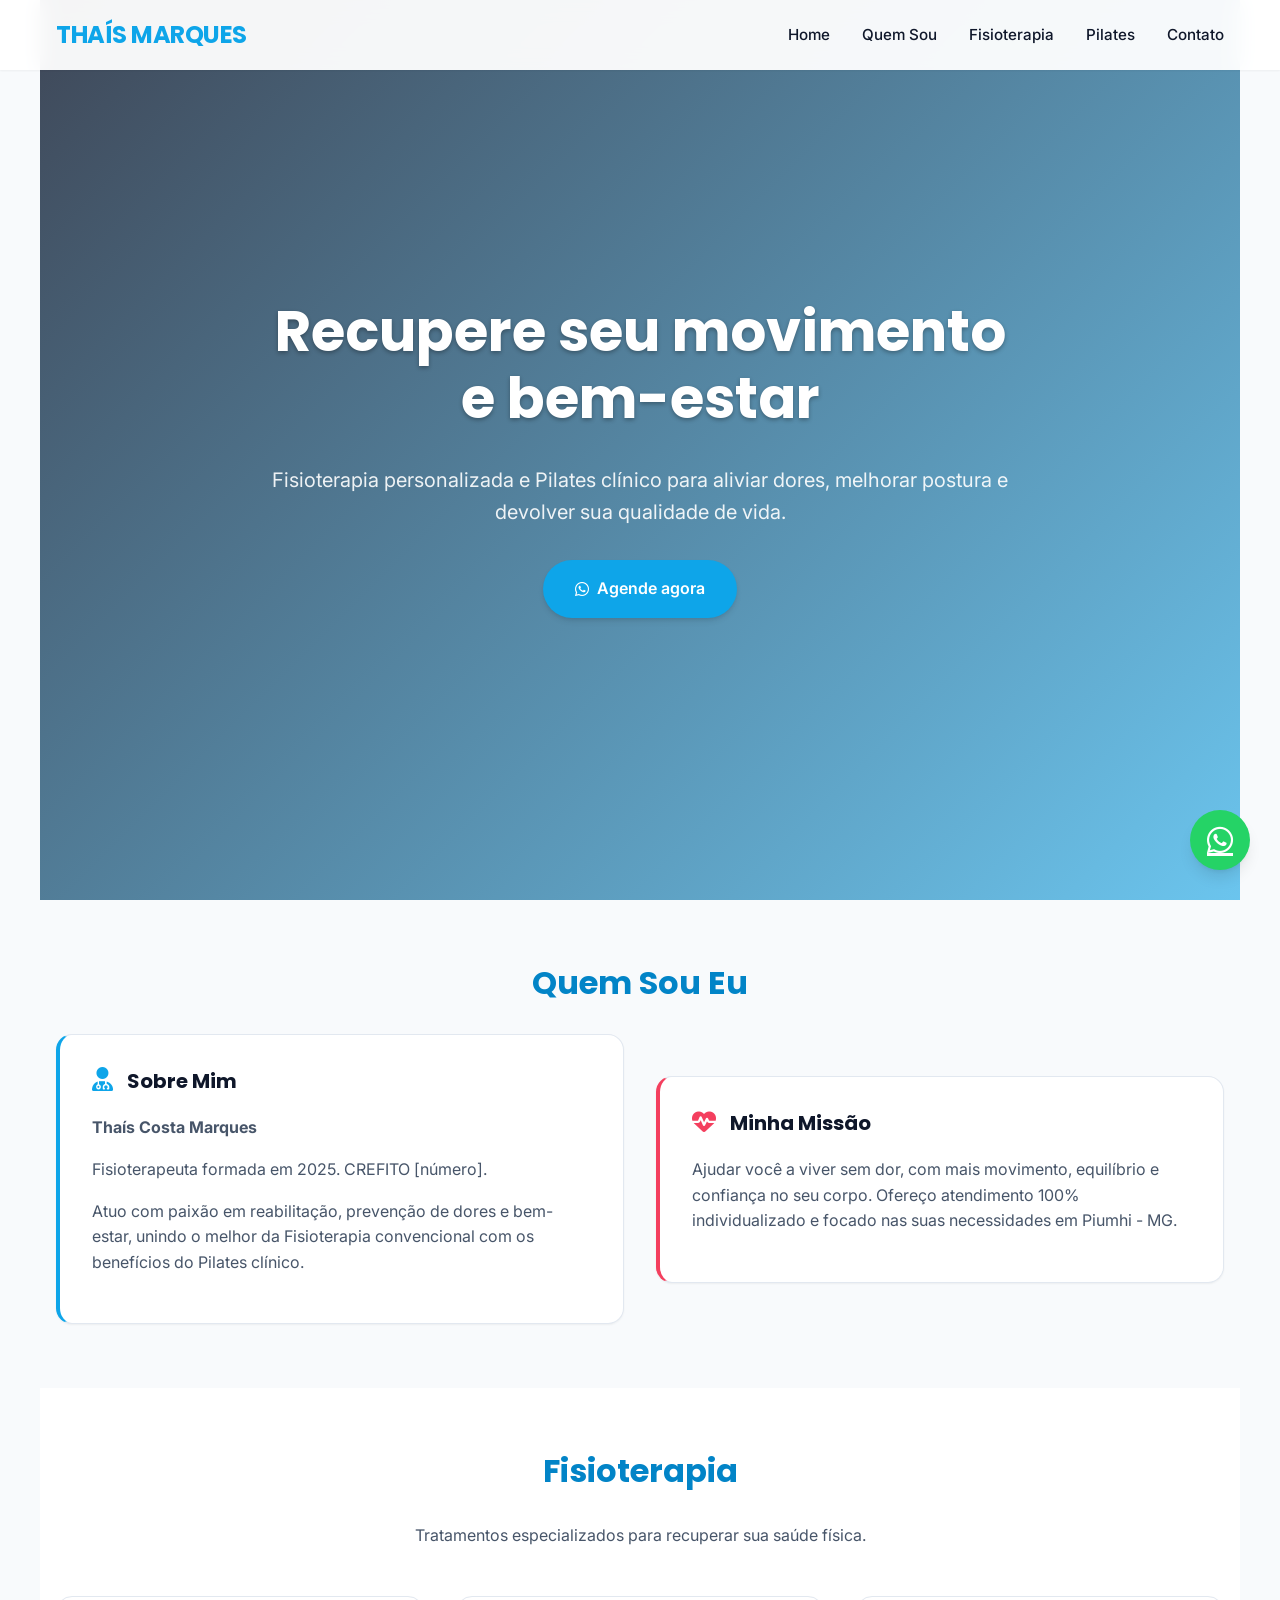
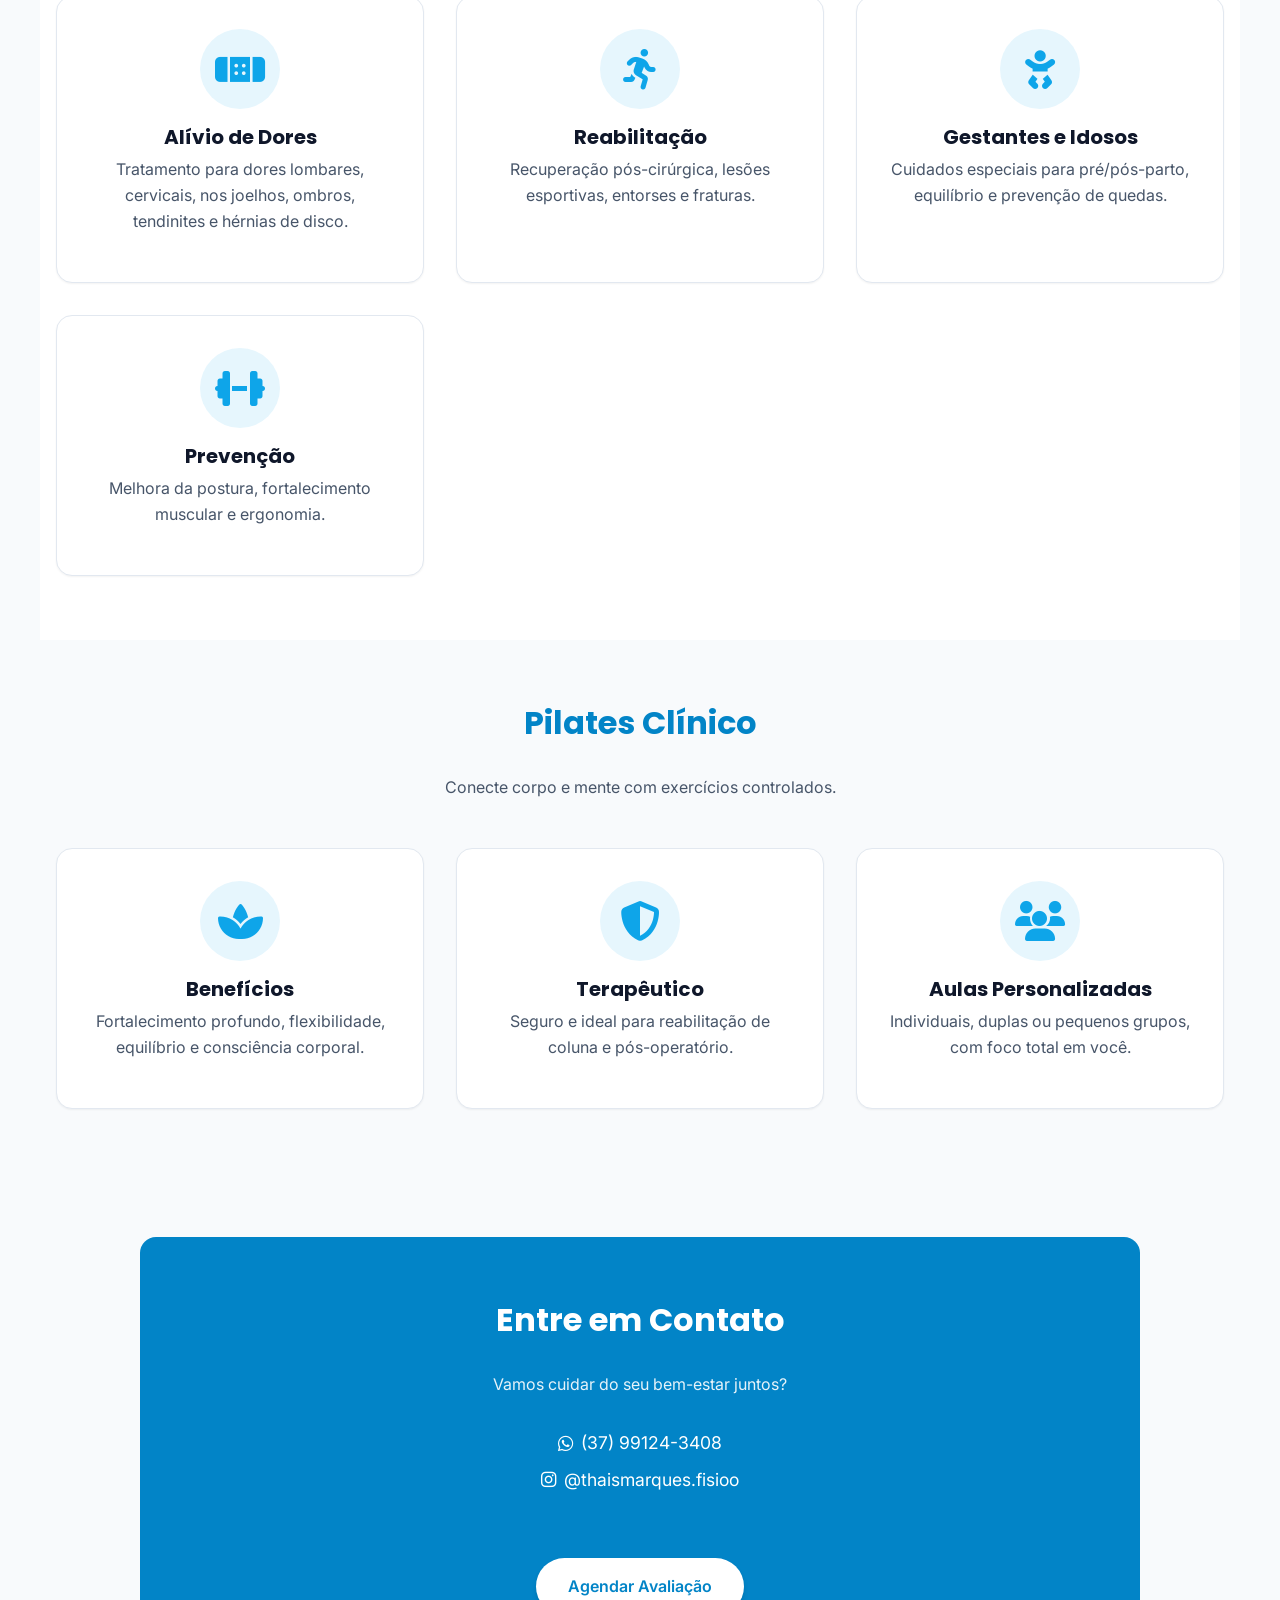
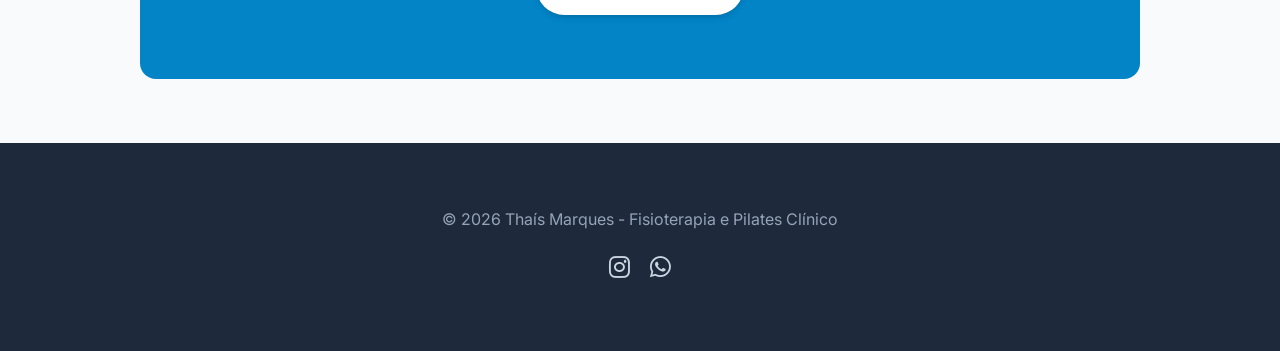
==== index.html @ 7e380a2d "arrumando" ====
<!DOCTYPE html>
<html lang="pt-br">

<head>
  <meta charset="UTF-8" />
  <meta name="viewport" content="width=device-width, initial-scale=1.0" />
  <title>Thaís Marques - Fisioterapia e Pilates Clínico</title>

  <!-- CSS externo -->
  <link rel="stylesheet" href="styles/index.css">

  <!-- Google Fonts -->
  <link rel="preconnect" href="https://fonts.googleapis.com">
  <link rel="preconnect" href="https://fonts.gstatic.com" crossorigin>
  <link
    href="https://fonts.googleapis.com/css2?family=Inter:wght@400;500;600&family=Poppins:wght@400;500;600;700&display=swap"
    rel="stylesheet">

  <!-- Font Awesome -->
  <link rel="stylesheet" href="https://cdnjs.cloudflare.com/ajax/libs/font-awesome/6.5.0/css/all.min.css" />
</head>

<body>

  <header>
    <nav>
      <div class="logo">Thaís Marques</div>
      <ul class="menu">
        <li><a href="#home">Home</a></li>
        <li><a href="#sobre">Quem Sou</a></li>
        <li><a href="#fisio">Fisioterapia</a></li>
        <li><a href="#pilates">Pilates</a></li>
        <li><a href="#contato">Contato</a></li>
      </ul>
    </nav>
  </header>

  <main>
    <section id="home">
      <div>
        <h1>Recupere seu movimento e bem-estar</h1>
        <p>Fisioterapia personalizada e Pilates clínico para aliviar dores, melhorar postura e devolver sua qualidade de
          vida.</p>
        <a href="https://wa.me/5537991165725?text=Ol%C3%A1!%20Gostaria%20de%20agendar%20uma%20avalia%C3%A7%C3%A3o"
          class="btn" target="_blank">
          <i class="fab fa-whatsapp" style="margin-right: 8px;"></i> Agende agora
        </a>
      </div>
    </section>

    <section id="sobre">
      <h2>Quem Sou Eu</h2>
      <div class="grid" style="grid-template-columns: repeat(auto-fit, minmax(300px, 1fr)); align-items: center;">
        <div class="card" style="text-align: left; border-left: 4px solid var(--primary);">
          <h3><i class="fas fa-user-md"
              style="font-size: 1.5rem; width: auto; height: auto; background: none; color: var(--primary); padding: 0; margin-right: 10px;"></i>
            Sobre Mim</h3>
          <p><strong>Thaís Costa Marques</strong></p>
          <p>Fisioterapeuta formada em 2025. CREFITO [número].</p>
          <p>Atuo com paixão em reabilitação, prevenção de dores e bem-estar, unindo o melhor da Fisioterapia
            convencional com os benefícios do Pilates clínico.</p>
        </div>
        <div class="card" style="text-align: left; border-left: 4px solid var(--accent);">
          <h3><i class="fas fa-heartbeat"
              style="font-size: 1.5rem; width: auto; height: auto; background: none; color: var(--accent); padding: 0; margin-right: 10px;"></i>
            Minha Missão</h3>
          <p>Ajudar você a viver sem dor, com mais movimento, equilíbrio e confiança no seu corpo. Ofereço atendimento
            100% individualizado e focado nas suas necessidades em Piumhi - MG.</p>
        </div>
      </div>
    </section>

    <section id="fisio" class="bg-claro">
      <h2>Fisioterapia</h2>
      <p style="text-align: center; max-width: 600px; margin: 0 auto 3rem;">Tratamentos especializados para recuperar
        sua saúde física.</p>
      <div class="grid">
        <div class="card">
          <i class="fas fa-band-aid"></i>
          <h3>Alívio de Dores</h3>
          <p>Tratamento para dores lombares, cervicais, nos joelhos, ombros, tendinites e hérnias de disco.</p>
        </div>
        <div class="card">
          <i class="fas fa-running"></i>
          <h3>Reabilitação</h3>
          <p>Recuperação pós-cirúrgica, lesões esportivas, entorses e fraturas.</p>
        </div>
        <div class="card">
          <i class="fas fa-baby"></i>
          <h3>Gestantes e Idosos</h3>
          <p>Cuidados especiais para pré/pós-parto, equilíbrio e prevenção de quedas.</p>
        </div>
        <div class="card">
          <i class="fas fa-dumbbell"></i>
          <h3>Prevenção</h3>
          <p>Melhora da postura, fortalecimento muscular e ergonomia.</p>
        </div>
      </div>
    </section>

    <section id="pilates">
      <h2>Pilates Clínico</h2>
      <p style="text-align: center; max-width: 600px; margin: 0 auto 3rem;">Conecte corpo e mente com exercícios
        controlados.</p>
      <div class="grid">
        <div class="card">
          <i class="fas fa-spa"></i>
          <h3>Benefícios</h3>
          <p>Fortalecimento profundo, flexibilidade, equilíbrio e consciência corporal.</p>
        </div>
        <div class="card">
          <i class="fas fa-shield-alt"></i>
          <h3>Terapêutico</h3>
          <p>Seguro e ideal para reabilitação de coluna e pós-operatório.</p>
        </div>
        <div class="card">
          <i class="fas fa-users"></i>
          <h3>Aulas Personalizadas</h3>
          <p>Individuais, duplas ou pequenos grupos, com foco total em você.</p>
        </div>
      </div>
    </section>

    <section id="contato" class="contato">
      <h2>Entre em Contato</h2>
      <p class="contato-texto">Vamos cuidar do seu bem-estar juntos?</p>

      <div style="margin: 2rem 0;">
        <a href="https://wa.me/5537991243408" target="_blank"
          style="color: white; font-size: 1.1rem; margin-bottom: 0.5rem; display: flex; align-items: center; justify-content: center; gap: 8px; text-decoration: none;">
          <i class="fab fa-whatsapp"></i> (37) 99124-3408
        </a>
        <a href="https://instagram.com/thaismarques.fisioo" target="_blank"
          style="color: white; font-size: 1.1rem; display: flex; align-items: center; justify-content: center; gap: 8px; text-decoration: none;">
          <i class="fab fa-instagram"></i> @thaismarques.fisioo
        </a>
      </div>

      <a href="https://wa.me/5537991243408?text=Ol%C3%A1!%20Vi%20seu%20site%20e%20quero%20saber%20mais"
        class="btn contato-btn" target="_blank">Agendar Avaliação</a>
    </section>
  </main>

  <footer>
    <p>&copy; 2026 Thaís Marques - Fisioterapia e Pilates Clínico</p>
    <div class="social">
      <a href="https://www.instagram.com/thaismarques.fisioo?utm_source=ig_web_button_share_sheet&igsh=ZDNlZDc0MzIxNw=="
        target="_blank" aria-label="Instagram"><i class="fab fa-instagram"></i></a>
      <a href="https://wa.me/5537991243408" target="_blank" aria-label="WhatsApp"><i class="fab fa-whatsapp"></i></a>
    </div>
  </footer>

  <a href="https://wa.me/5537991165725" class="whatsapp-float" target="_blank">
    <i class="fab fa-whatsapp"></i>
  </a>

</body>

</html>
---- styles/index.css ----
@import url(global.css);
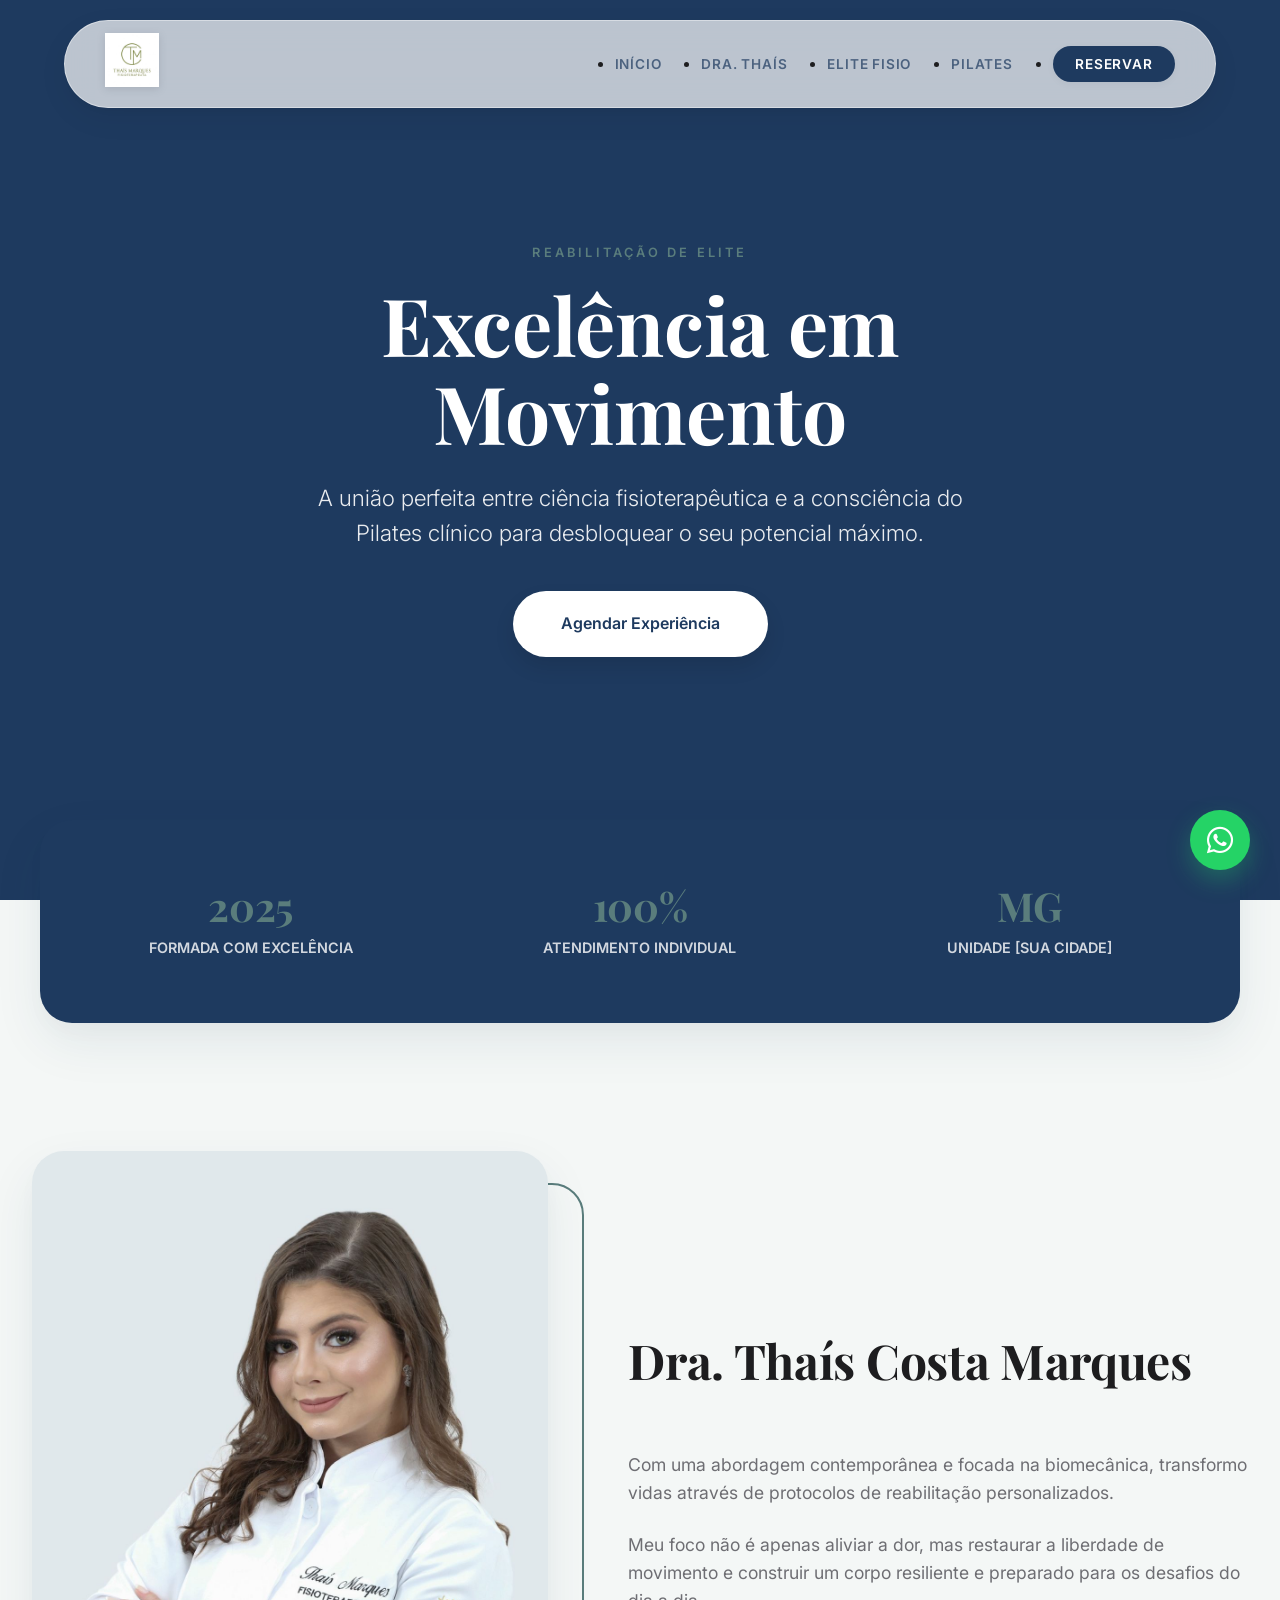
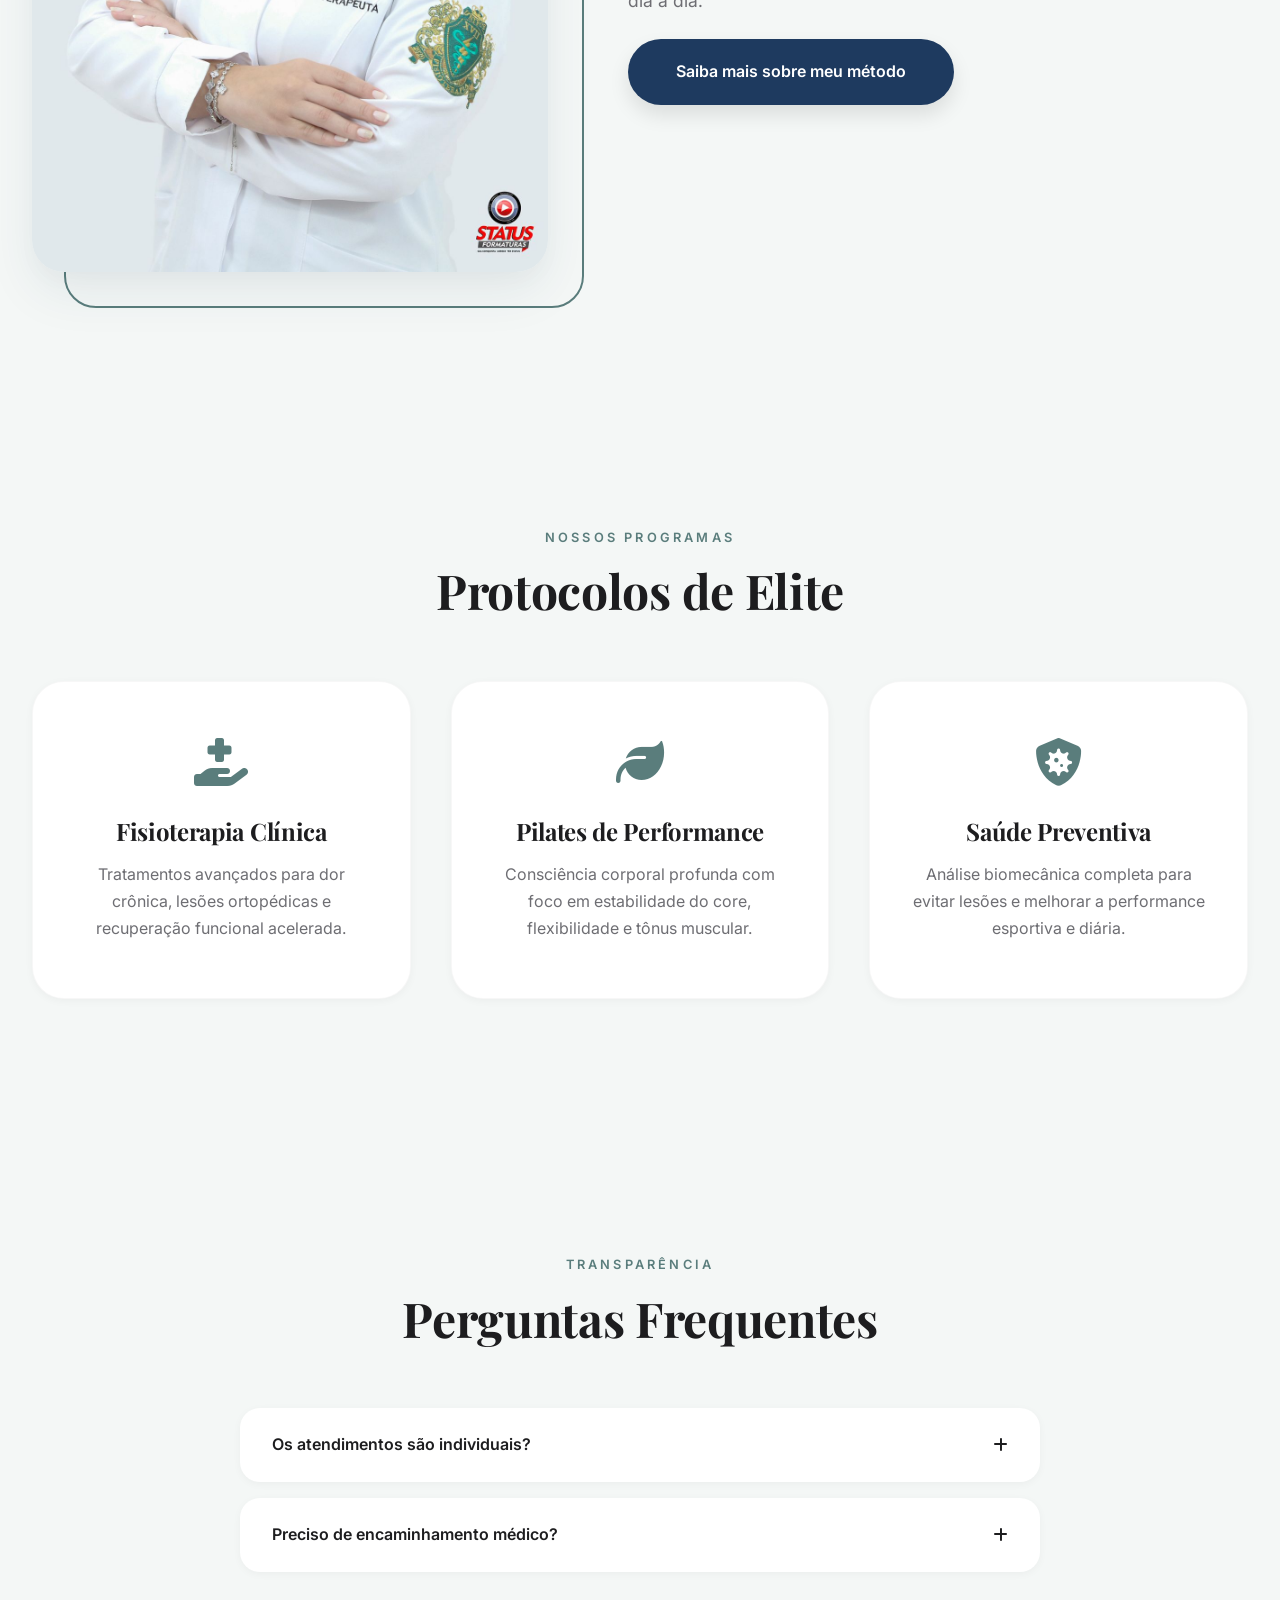
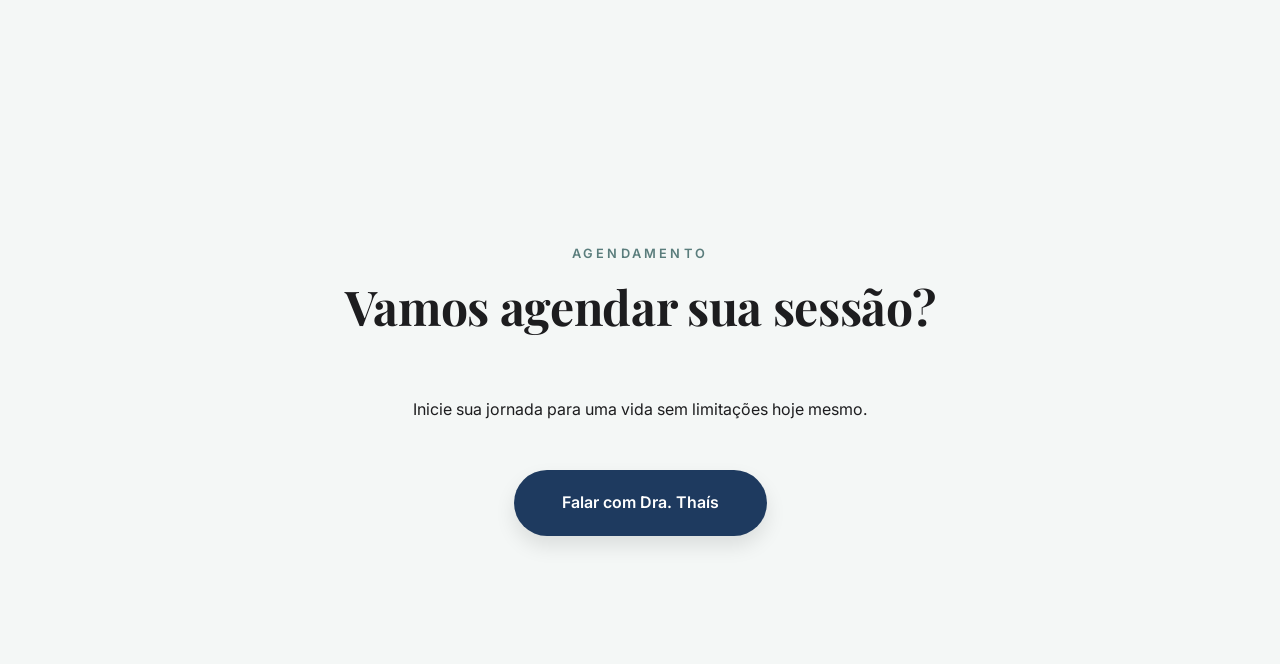
==== commit e6b5dba8: "alterando" ====
--- a/index.html
+++ b/index.html
@@ -4,153 +4,154 @@
 <head>
   <meta charset="UTF-8" />
   <meta name="viewport" content="width=device-width, initial-scale=1.0" />
-  <title>Thaís Marques - Fisioterapia e Pilates Clínico</title>
+  <meta name="description"
+    content="Thaís Marques Fisioterapia - Reabilitação de elite e Pilates clínico de alta performance.">
+  <title>Thaís Marques | Próxima Geração em Fisioterapia</title>
 
-  <!-- CSS externo -->
-  <link rel="stylesheet" href="styles/index.css">
+  <!-- Icons -->
+  <link rel="stylesheet" href="https://cdnjs.cloudflare.com/ajax/libs/font-awesome/6.5.0/css/all.min.css" />
 
-  <!-- Google Fonts -->
-  <link rel="preconnect" href="https://fonts.googleapis.com">
-  <link rel="preconnect" href="https://fonts.gstatic.com" crossorigin>
-  <link
-    href="https://fonts.googleapis.com/css2?family=Inter:wght@400;500;600&family=Poppins:wght@400;500;600;700&display=swap"
-    rel="stylesheet">
-
-  <!-- Font Awesome -->
-  <link rel="stylesheet" href="https://cdnjs.cloudflare.com/ajax/libs/font-awesome/6.5.0/css/all.min.css" />
+  <!-- Entry Point Stylesheet -->
+  <link rel="stylesheet" href="styles/index.css" />
 </head>
 
 <body>
 
+  <!-- Floating Navigation -->
   <header>
     <nav>
-      <div class="logo">Thaís Marques</div>
+      <div class="logo">
+        <a href="#home">
+          <img src="assets/images/logo.jpeg" alt="Thaís Marques Logo">
+        </a>
+      </div>
       <ul class="menu">
-        <li><a href="#home">Home</a></li>
-        <li><a href="#sobre">Quem Sou</a></li>
-        <li><a href="#fisio">Fisioterapia</a></li>
+        <li><a href="#home">Início</a></li>
+        <li><a href="#sobre">Dra. Thaís</a></li>
+        <li><a href="#fisio">Elite Fisio</a></li>
         <li><a href="#pilates">Pilates</a></li>
-        <li><a href="#contato">Contato</a></li>
+        <li><a href="#contato">Reservar</a></li>
       </ul>
     </nav>
   </header>
 
   <main>
+    <!-- Modern Hero -->
     <section id="home">
-      <div>
-        <h1>Recupere seu movimento e bem-estar</h1>
-        <p>Fisioterapia personalizada e Pilates clínico para aliviar dores, melhorar postura e devolver sua qualidade de
-          vida.</p>
-        <a href="https://wa.me/5537991165725?text=Ol%C3%A1!%20Gostaria%20de%20agendar%20uma%20avalia%C3%A7%C3%A3o"
-          class="btn" target="_blank">
-          <i class="fab fa-whatsapp" style="margin-right: 8px;"></i> Agende agora
-        </a>
-      </div>
-    </section>
-
-    <section id="sobre">
-      <h2>Quem Sou Eu</h2>
-      <div class="grid" style="grid-template-columns: repeat(auto-fit, minmax(300px, 1fr)); align-items: center;">
-        <div class="card" style="text-align: left; border-left: 4px solid var(--primary);">
-          <h3><i class="fas fa-user-md"
-              style="font-size: 1.5rem; width: auto; height: auto; background: none; color: var(--primary); padding: 0; margin-right: 10px;"></i>
-            Sobre Mim</h3>
-          <p><strong>Thaís Costa Marques</strong></p>
-          <p>Fisioterapeuta formada em 2025. CREFITO [número].</p>
-          <p>Atuo com paixão em reabilitação, prevenção de dores e bem-estar, unindo o melhor da Fisioterapia
-            convencional com os benefícios do Pilates clínico.</p>
-        </div>
-        <div class="card" style="text-align: left; border-left: 4px solid var(--accent);">
-          <h3><i class="fas fa-heartbeat"
-              style="font-size: 1.5rem; width: auto; height: auto; background: none; color: var(--accent); padding: 0; margin-right: 10px;"></i>
-            Minha Missão</h3>
-          <p>Ajudar você a viver sem dor, com mais movimento, equilíbrio e confiança no seu corpo. Ofereço atendimento
-            100% individualizado e focado nas suas necessidades em Piumhi - MG.</p>
+      <div class="hero-bg"></div>
+      <div class="hero-content">
+        <span class="section-tag">Reabilitação de Elite</span>
+        <h1>Excelência em Movimento</h1>
+        <p>A união perfeita entre ciência fisioterapêutica e a consciência do Pilates clínico para desbloquear o seu
+          potencial máximo.</p>
+        <div class="action-wrap">
+          <a href="https://wa.me/5591165725" class="btn-primary" target="_blank">
+            Agendar Experiência
+          </a>
         </div>
       </div>
     </section>
 
-    <section id="fisio" class="bg-claro">
-      <h2>Fisioterapia</h2>
-      <p style="text-align: center; max-width: 600px; margin: 0 auto 3rem;">Tratamentos especializados para recuperar
-        sua saúde física.</p>
-      <div class="grid">
-        <div class="card">
-          <i class="fas fa-band-aid"></i>
-          <h3>Alívio de Dores</h3>
-          <p>Tratamento para dores lombares, cervicais, nos joelhos, ombros, tendinites e hérnias de disco.</p>
+    <!-- Stats Bar -->
+    <div class="stats-bar">
+      <div class="stat-item">
+        <h4>2025</h4>
+        <p>Formada com Excelência</p>
+      </div>
+      <div class="stat-item">
+        <h4>100%</h4>
+        <p>Atendimento Individual</p>
+      </div>
+      <div class="stat-item">
+        <h4>MG</h4>
+        <p>Unidade [Sua Cidade]</p>
+      </div>
+    </div>
+
+    <!-- About Profile (Split Layout) -->
+    <section id="sobre">
+      <div class="profile-flex">
+        <div class="profile-img-wrap">
+          <img src="assets/images/foto.jpeg" alt="Dra. Thaís Marques" class="profile-photo">
         </div>
-        <div class="card">
-          <i class="fas fa-running"></i>
-          <h3>Reabilitação</h3>
-          <p>Recuperação pós-cirúrgica, lesões esportivas, entorses e fraturas.</p>
-        </div>
-        <div class="card">
-          <i class="fas fa-baby"></i>
-          <h3>Gestantes e Idosos</h3>
-          <p>Cuidados especiais para pré/pós-parto, equilíbrio e prevenção de quedas.</p>
-        </div>
-        <div class="card">
-          <i class="fas fa-dumbbell"></i>
-          <h3>Prevenção</h3>
-          <p>Melhora da postura, fortalecimento muscular e ergonomia.</p>
+        <div class="profile-text">
+          <span class="section-tag"></span>
+          <h2>Dra. Thaís Costa Marques</h2>
+          <p>Com uma abordagem contemporânea e focada na biomecânica, transformo vidas através de protocolos de
+            reabilitação personalizados.</p>
+          <p>Meu foco não é apenas aliviar a dor, mas restaurar a liberdade de movimento e construir um corpo resiliente
+            e preparado para os desafios do dia a dia.</p>
+          <a href="#contato" class="btn-primary"
+            style="background: var(--brand-primary); color: white; text-decoration: none;">Saiba mais sobre meu
+            método</a>
         </div>
       </div>
     </section>
 
-    <section id="pilates">
-      <h2>Pilates Clínico</h2>
-      <p style="text-align: center; max-width: 600px; margin: 0 auto 3rem;">Conecte corpo e mente com exercícios
-        controlados.</p>
-      <div class="grid">
-        <div class="card">
-          <i class="fas fa-spa"></i>
-          <h3>Benefícios</h3>
-          <p>Fortalecimento profundo, flexibilidade, equilíbrio e consciência corporal.</p>
+    <!-- Sophisticated Services -->
+    <section id="fisio">
+      <span class="section-tag">Nossos Programas</span>
+      <h2>Protocolos de Elite</h2>
+      <div class="grid-3">
+        <article class="lux-card">
+          <i class="fas fa-hand-holding-medical"></i>
+          <h3>Fisioterapia Clínica</h3>
+          <p>Tratamentos avançados para dor crônica, lesões ortopédicas e recuperação funcional acelerada.</p>
+        </article>
+        <article class="lux-card">
+          <i class="fas fa-leaf"></i>
+          <h3>Pilates de Performance</h3>
+          <p>Consciência corporal profunda com foco em estabilidade do core, flexibilidade e tônus muscular.</p>
+        </article>
+        <article class="lux-card">
+          <i class="fas fa-shield-virus"></i>
+          <h3>Saúde Preventiva</h3>
+          <p>Análise biomecânica completa para evitar lesões e melhorar a performance esportiva e diária.</p>
+        </article>
+      </div>
+    </section>
+
+    <!-- Modern FAQ -->
+    <section id="faq">
+      <span class="section-tag">Transparência</span>
+      <h2>Perguntas Frequentes</h2>
+      <div class="faq-wrap">
+        <div class="faq-item">
+          <input type="checkbox" id="q1">
+          <label for="q1" class="faq-label">Os atendimentos são individuais? <i class="fas fa-plus"></i></label>
+          <div class="faq-content">
+            <p>Sim, todos os atendimentos na clínica são 100% individualizados e agendados com exclusividade para
+              garantir foco total nos seus resultados.</p>
+          </div>
         </div>
-        <div class="card">
-          <i class="fas fa-shield-alt"></i>
-          <h3>Terapêutico</h3>
-          <p>Seguro e ideal para reabilitação de coluna e pós-operatório.</p>
-        </div>
-        <div class="card">
-          <i class="fas fa-users"></i>
-          <h3>Aulas Personalizadas</h3>
-          <p>Individuais, duplas ou pequenos grupos, com foco total em você.</p>
+        <div class="faq-item">
+          <input type="checkbox" id="q2">
+          <label for="q2" class="faq-label">Preciso de encaminhamento médico? <i class="fas fa-plus"></i></label>
+          <div class="faq-content">
+            <p>Não obrigatoriamente. Realizamos uma avaliação completa inicial para entender sua necessidade e traçar o
+              melhor protocolo.</p>
+          </div>
         </div>
       </div>
     </section>
 
-    <section id="contato" class="contato">
-      <h2>Entre em Contato</h2>
-      <p class="contato-texto">Vamos cuidar do seu bem-estar juntos?</p>
-
-      <div style="margin: 2rem 0;">
-        <a href="https://wa.me/5537991243408" target="_blank"
-          style="color: white; font-size: 1.1rem; margin-bottom: 0.5rem; display: flex; align-items: center; justify-content: center; gap: 8px; text-decoration: none;">
-          <i class="fab fa-whatsapp"></i> (37) 99124-3408
-        </a>
-        <a href="https://instagram.com/thaismarques.fisioo" target="_blank"
-          style="color: white; font-size: 1.1rem; display: flex; align-items: center; justify-content: center; gap: 8px; text-decoration: none;">
-          <i class="fab fa-instagram"></i> @thaismarques.fisioo
-        </a>
-      </div>
-
-      <a href="https://wa.me/5537991243408?text=Ol%C3%A1!%20Vi%20seu%20site%20e%20quero%20saber%20mais"
-        class="btn contato-btn" target="_blank">Agendar Avaliação</a>
+    <!-- Contact & Final CTA -->
+    <section id="contato" style="text-align: center;">
+      <span class="section-tag">Agendamento</span>
+      <h2>Vamos agendar sua sessão?</h2>
+      <p style="margin-bottom: 3rem;">Inicie sua jornada para uma vida sem limitações hoje mesmo.</p>
+      <a href="https://wa.me/5591165725" class="btn-primary"
+        style="background: var(--brand-primary); color: white; text-decoration: none;">
+        Falar com Dra. Thaís
+      </a>
     </section>
   </main>
 
-  <footer>
-    <p>&copy; 2026 Thaís Marques - Fisioterapia e Pilates Clínico</p>
-    <div class="social">
-      <a href="https://www.instagram.com/thaismarques.fisioo?utm_source=ig_web_button_share_sheet&igsh=ZDNlZDc0MzIxNw=="
-        target="_blank" aria-label="Instagram"><i class="fab fa-instagram"></i></a>
-      <a href="https://wa.me/5537991243408" target="_blank" aria-label="WhatsApp"><i class="fab fa-whatsapp"></i></a>
-    </div>
-  </footer>
 
-  <a href="https://wa.me/5537991165725" class="whatsapp-float" target="_blank">
+
+
+  <!-- WhatsApp Flutuante -->
+  <a href="https://wa.me/5591165725" class="whatsapp-float" target="_blank" aria-label="Contato via WhatsApp">
     <i class="fab fa-whatsapp"></i>
   </a>
 
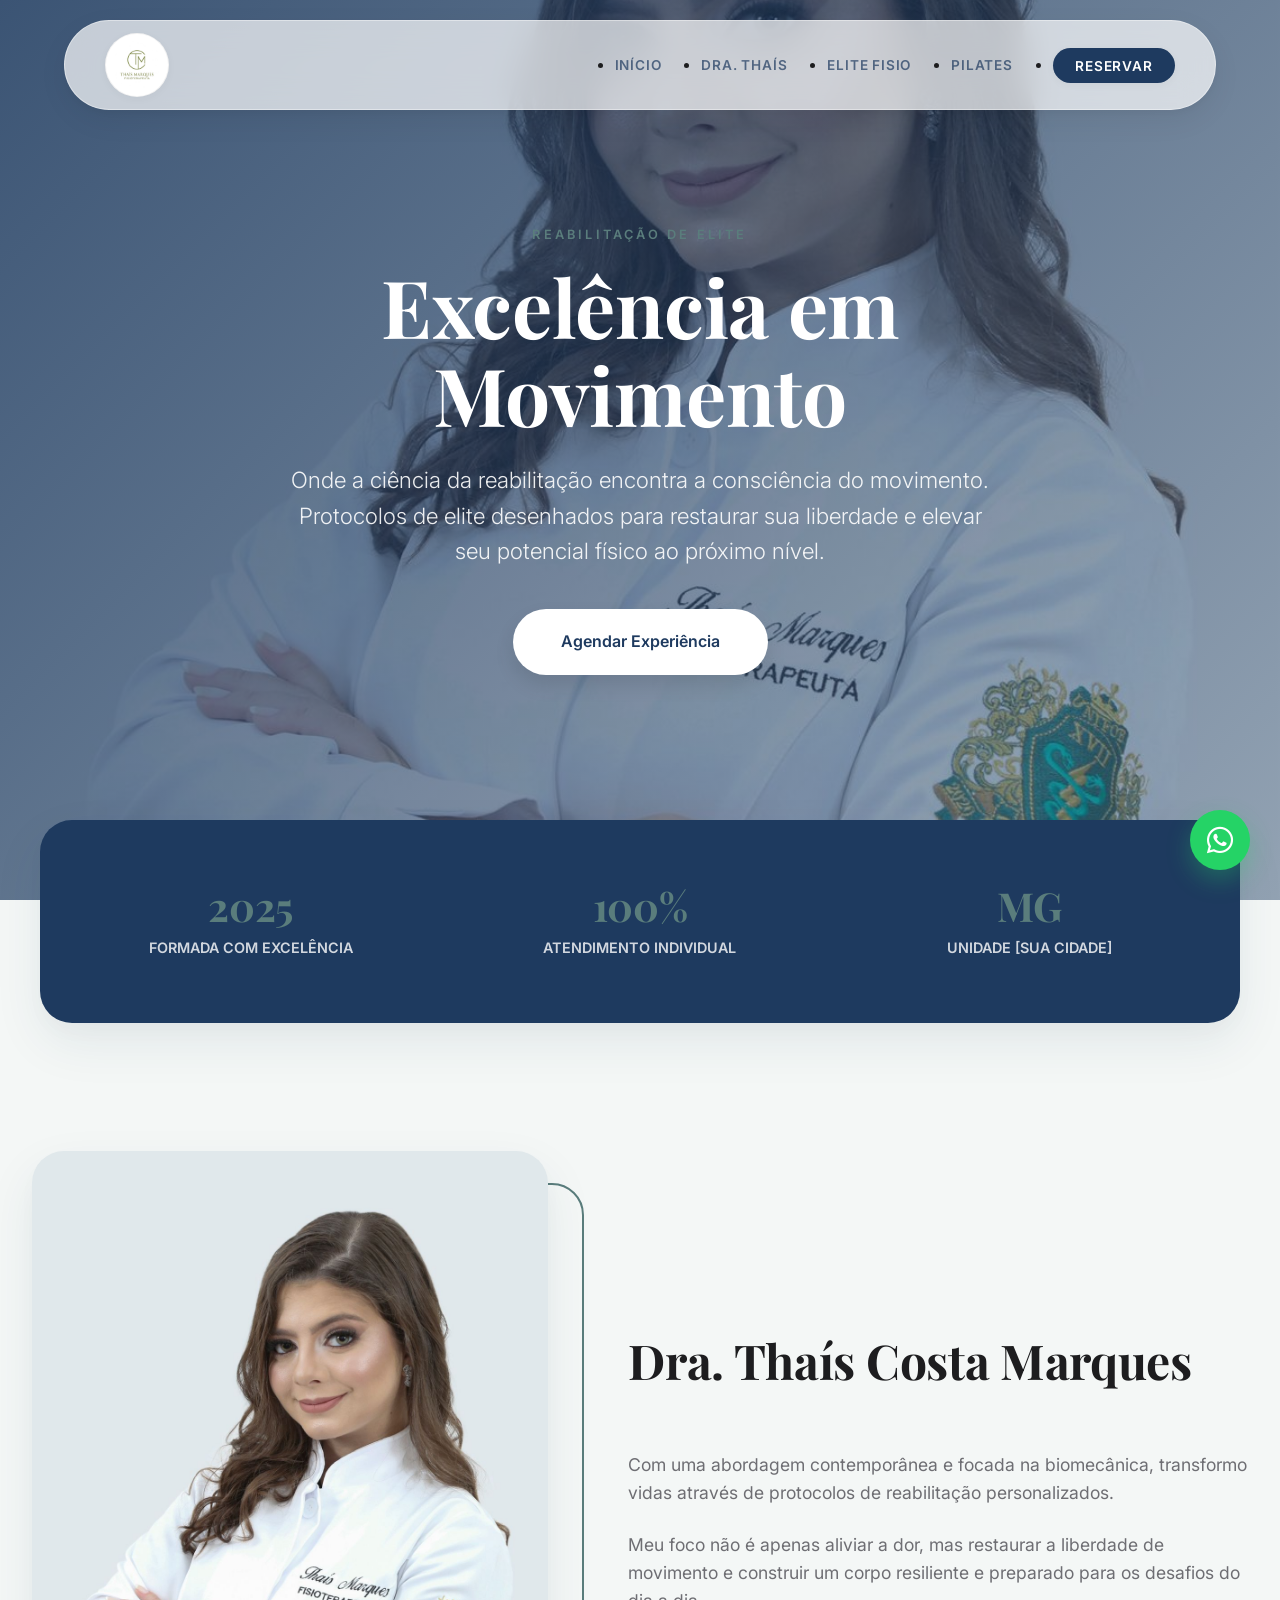
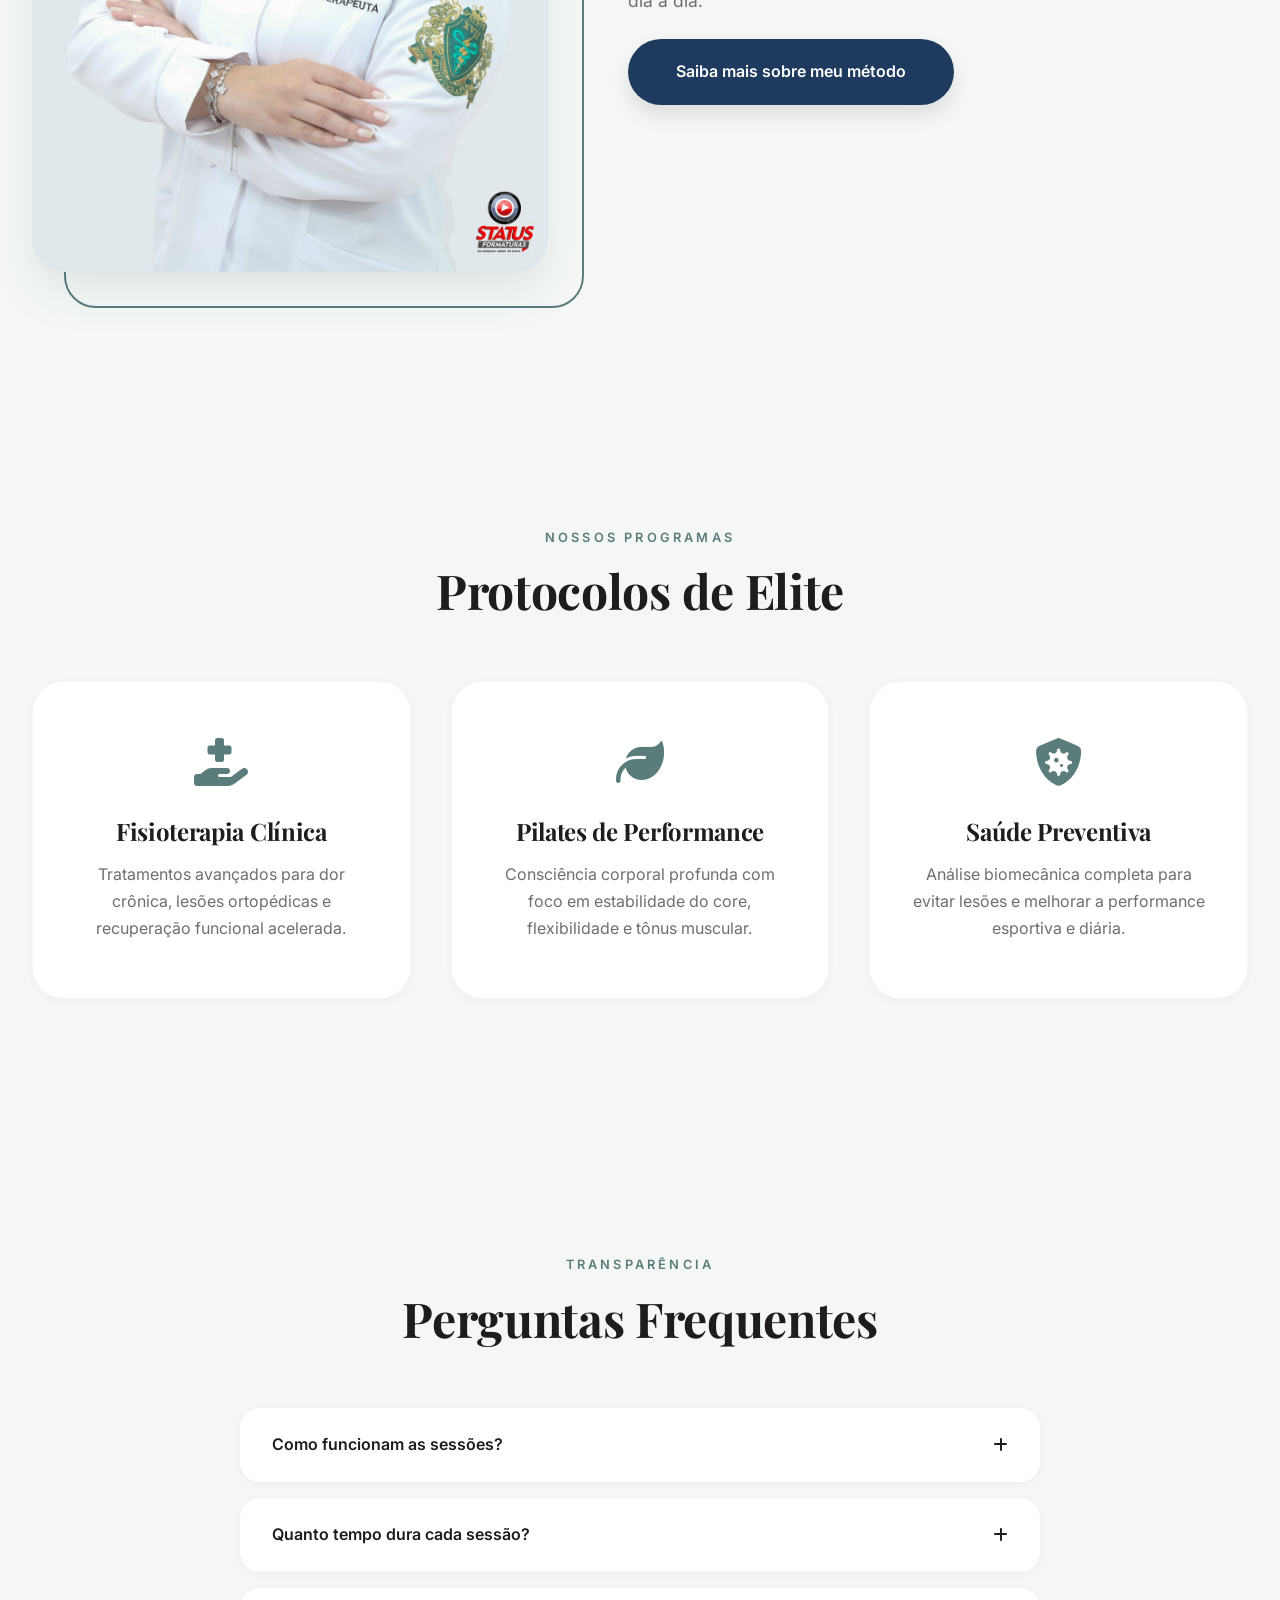
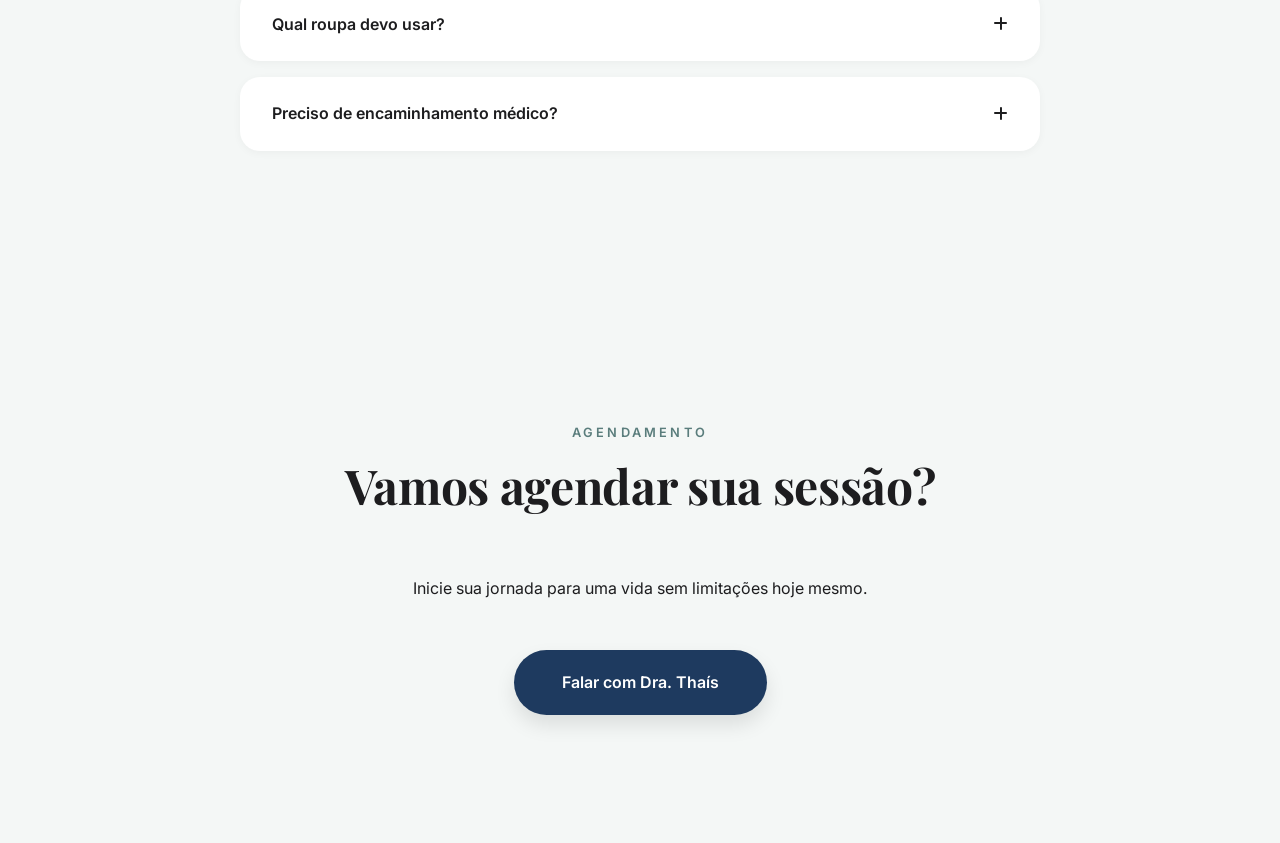
==== commit abbdb6aa: "mexendo na foto" ====
--- a/index.html
+++ b/index.html
@@ -25,6 +25,13 @@
           <img src="assets/images/logo.jpeg" alt="Thaís Marques Logo">
         </a>
       </div>
+      <input type="checkbox" id="menu-toggle" class="menu-checkbox">
+      <label for="menu-toggle" class="menu-btn">
+        <span></span>
+        <span></span>
+        <span></span>
+      </label>
+
       <ul class="menu">
         <li><a href="#home">Início</a></li>
         <li><a href="#sobre">Dra. Thaís</a></li>
@@ -42,10 +49,10 @@
       <div class="hero-content">
         <span class="section-tag">Reabilitação de Elite</span>
         <h1>Excelência em Movimento</h1>
-        <p>A união perfeita entre ciência fisioterapêutica e a consciência do Pilates clínico para desbloquear o seu
-          potencial máximo.</p>
+        <p>Onde a ciência da reabilitação encontra a consciência do movimento. Protocolos de elite desenhados para
+          restaurar sua liberdade e elevar seu potencial físico ao próximo nível.</p>
         <div class="action-wrap">
-          <a href="https://wa.me/5591165725" class="btn-primary" target="_blank">
+          <a href="https://wa.me/553791165725" class="btn-primary" target="_blank">
             Agendar Experiência
           </a>
         </div>
@@ -118,15 +125,32 @@
       <div class="faq-wrap">
         <div class="faq-item">
           <input type="checkbox" id="q1">
-          <label for="q1" class="faq-label">Os atendimentos são individuais? <i class="fas fa-plus"></i></label>
+          <label for="q1" class="faq-label">Como funcionam as sessões? <i class="fas fa-plus"></i></label>
           <div class="faq-content">
-            <p>Sim, todos os atendimentos na clínica são 100% individualizados e agendados com exclusividade para
-              garantir foco total nos seus resultados.</p>
+            <p>Os atendimentos ocorrem em um ambiente clínico compartilhado, o que permite uma dinâmica motivadora. No
+              entanto, o seu protocolo de tratamento é <strong>totalmente individualizado</strong>, baseado na sua
+              avaliação e focado nos seus objetivos específicos.</p>
           </div>
         </div>
         <div class="faq-item">
           <input type="checkbox" id="q2">
-          <label for="q2" class="faq-label">Preciso de encaminhamento médico? <i class="fas fa-plus"></i></label>
+          <label for="q2" class="faq-label">Quanto tempo dura cada sessão? <i class="fas fa-plus"></i></label>
+          <div class="faq-content">
+            <p>Cada sessão tem duração média de 40 a 50 minutos, garantindo que tenhamos tempo de qualidade para
+              executar o seu protocolo de forma segura e eficaz.</p>
+          </div>
+        </div>
+        <div class="faq-item">
+          <input type="checkbox" id="q3">
+          <label for="q3" class="faq-label">Qual roupa devo usar? <i class="fas fa-plus"></i></label>
+          <div class="faq-content">
+            <p>Recomendamos o uso de roupas leves e confortáveis que permitam a liberdade de movimento, como roupas de
+              ginástica (leggings, bermudas, regatas).</p>
+          </div>
+        </div>
+        <div class="faq-item">
+          <input type="checkbox" id="q4">
+          <label for="q4" class="faq-label">Preciso de encaminhamento médico? <i class="fas fa-plus"></i></label>
           <div class="faq-content">
             <p>Não obrigatoriamente. Realizamos uma avaliação completa inicial para entender sua necessidade e traçar o
               melhor protocolo.</p>
@@ -140,7 +164,7 @@
       <span class="section-tag">Agendamento</span>
       <h2>Vamos agendar sua sessão?</h2>
       <p style="margin-bottom: 3rem;">Inicie sua jornada para uma vida sem limitações hoje mesmo.</p>
-      <a href="https://wa.me/5591165725" class="btn-primary"
+      <a href="https://wa.me/553791165725" class="btn-primary"
         style="background: var(--brand-primary); color: white; text-decoration: none;">
         Falar com Dra. Thaís
       </a>
@@ -151,7 +175,7 @@
 
 
   <!-- WhatsApp Flutuante -->
-  <a href="https://wa.me/5591165725" class="whatsapp-float" target="_blank" aria-label="Contato via WhatsApp">
+  <a href="https://wa.me/553791165725" class="whatsapp-float" target="_blank" aria-label="Contato via WhatsApp">
     <i class="fab fa-whatsapp"></i>
   </a>
 
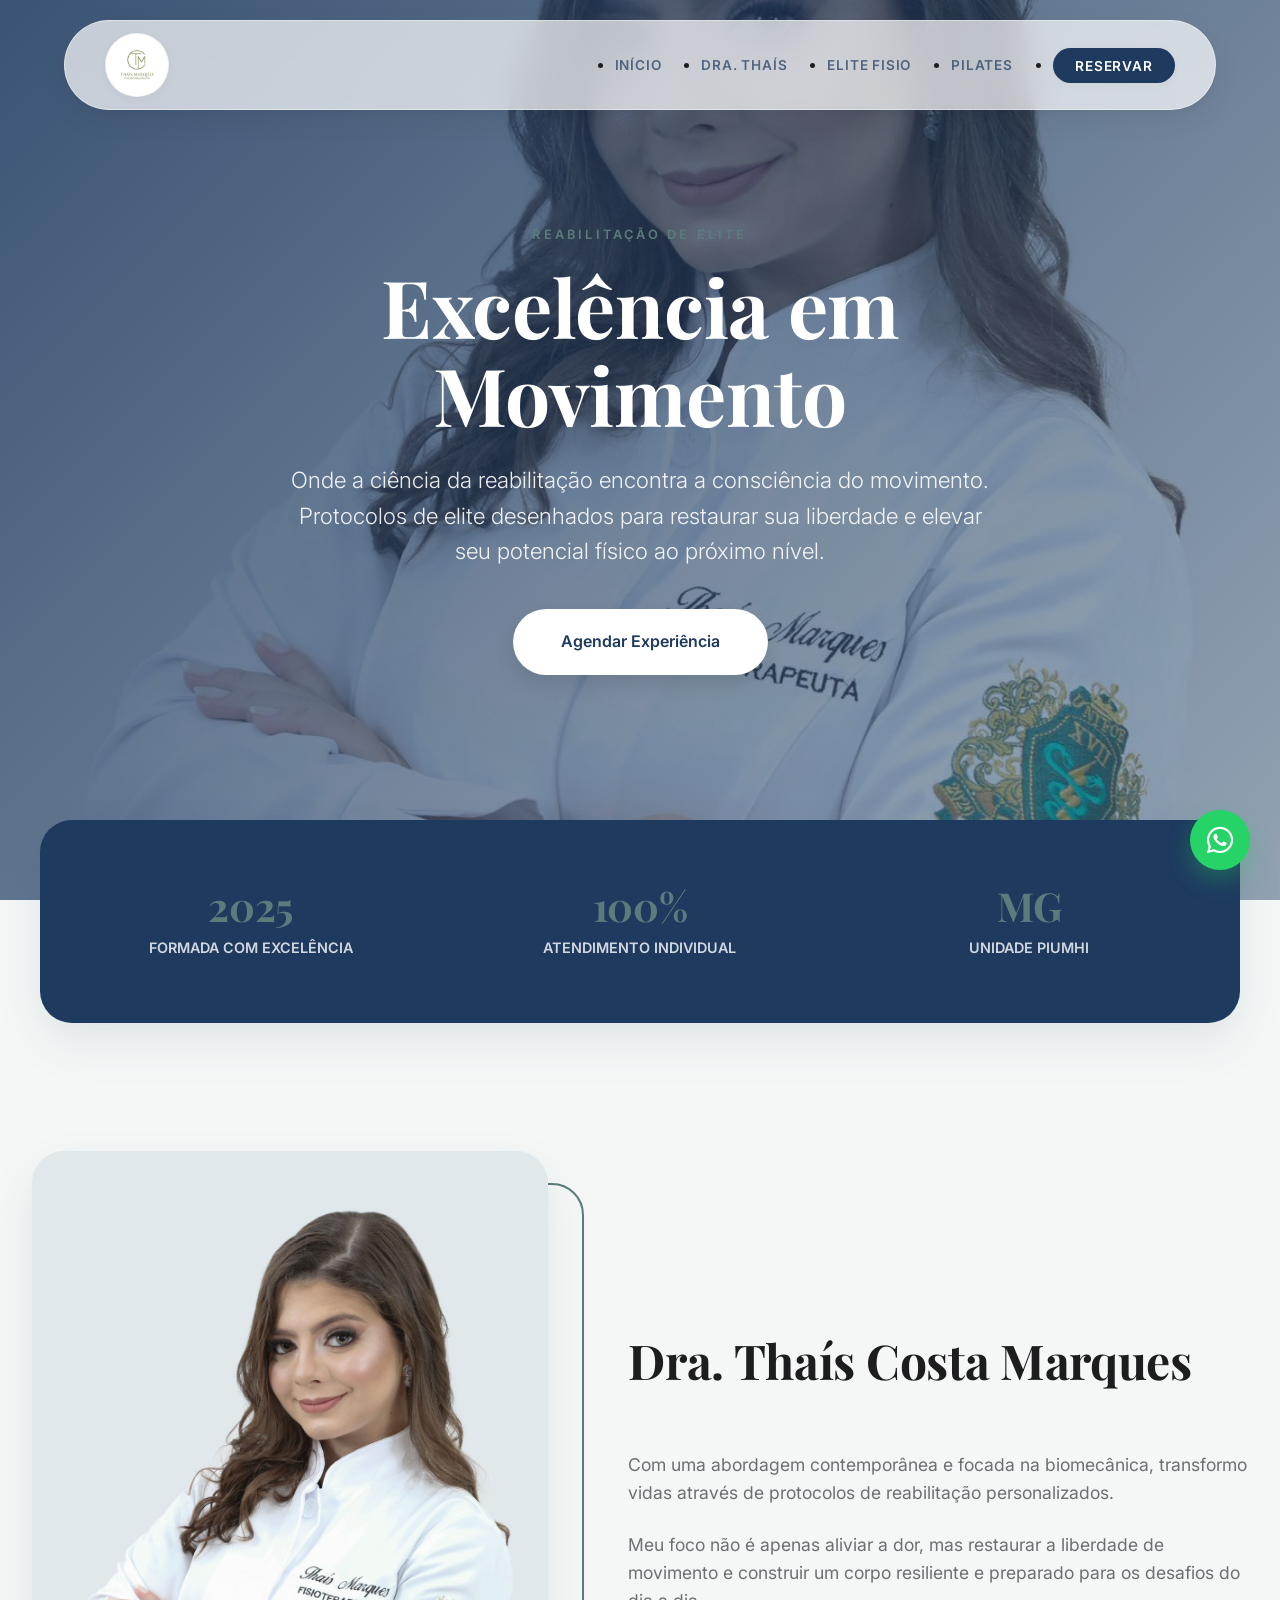
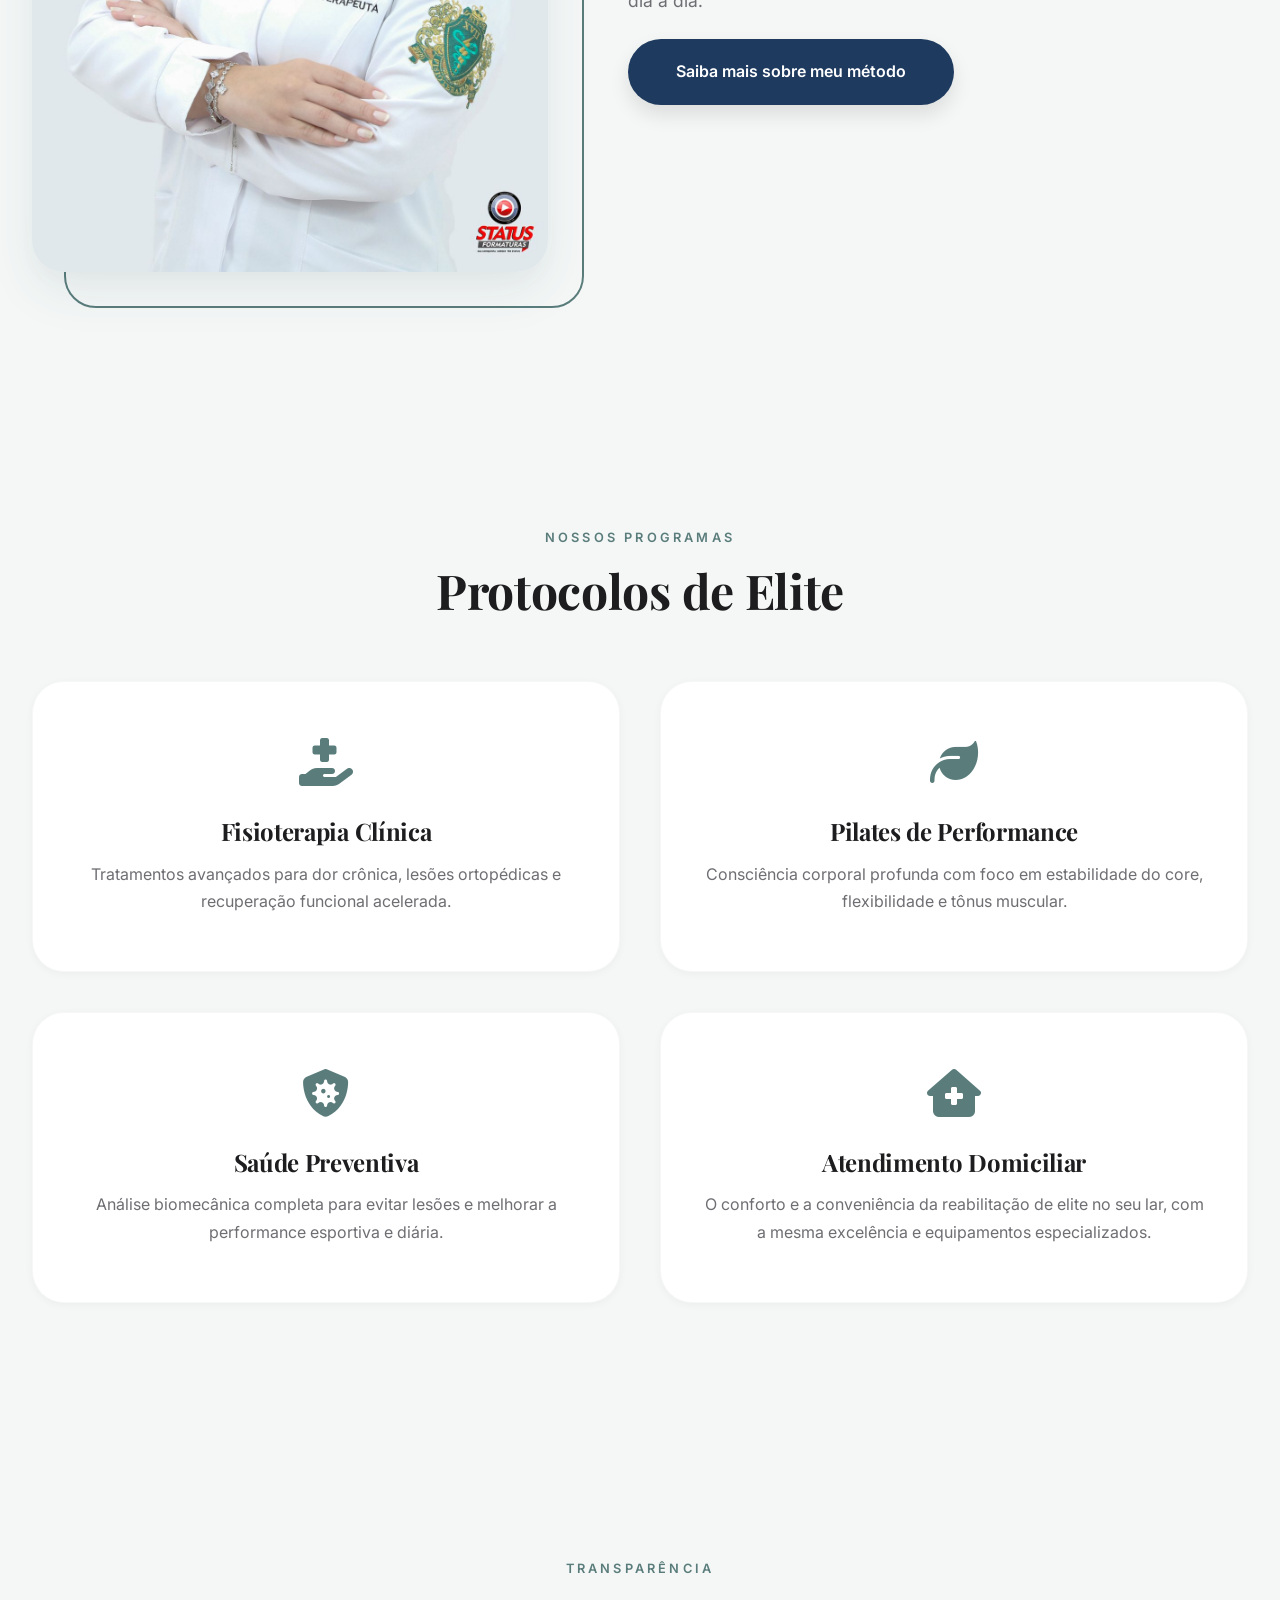
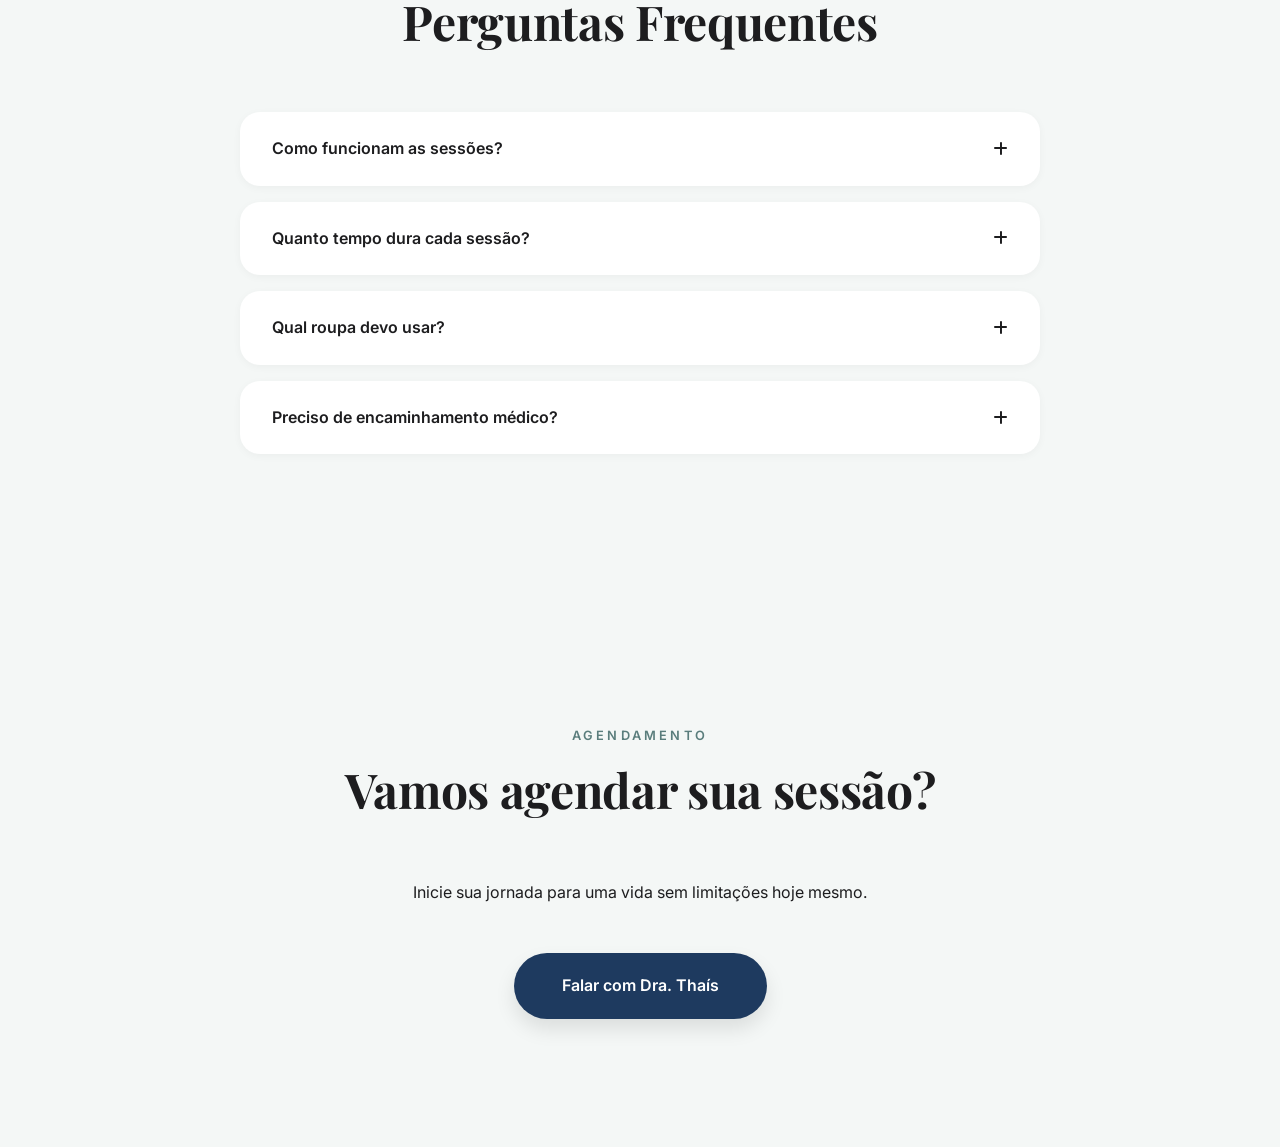
==== commit 1daaaafd: "ajuste na grade de servicos e correcao de bug" ====
--- a/index.html
+++ b/index.html
@@ -71,7 +71,7 @@
       </div>
       <div class="stat-item">
         <h4>MG</h4>
-        <p>Unidade [Sua Cidade]</p>
+        <p>Unidade Piumhi</p>
       </div>
     </div>
 
@@ -99,7 +99,7 @@
     <section id="fisio">
       <span class="section-tag">Nossos Programas</span>
       <h2>Protocolos de Elite</h2>
-      <div class="grid-3">
+      <div class="grid-services">
         <article class="lux-card">
           <i class="fas fa-hand-holding-medical"></i>
           <h3>Fisioterapia Clínica</h3>
@@ -114,6 +114,13 @@
           <i class="fas fa-shield-virus"></i>
           <h3>Saúde Preventiva</h3>
           <p>Análise biomecânica completa para evitar lesões e melhorar a performance esportiva e diária.</p>
+        </article>
+
+        <article class="lux-card">
+          <i class="fas fa-house-medical"></i>
+          <h3>Atendimento Domiciliar</h3>
+          <p>O conforto e a conveniência da reabilitação de elite no seu lar, com a mesma excelência e equipamentos
+            especializados.</p>
         </article>
       </div>
     </section>
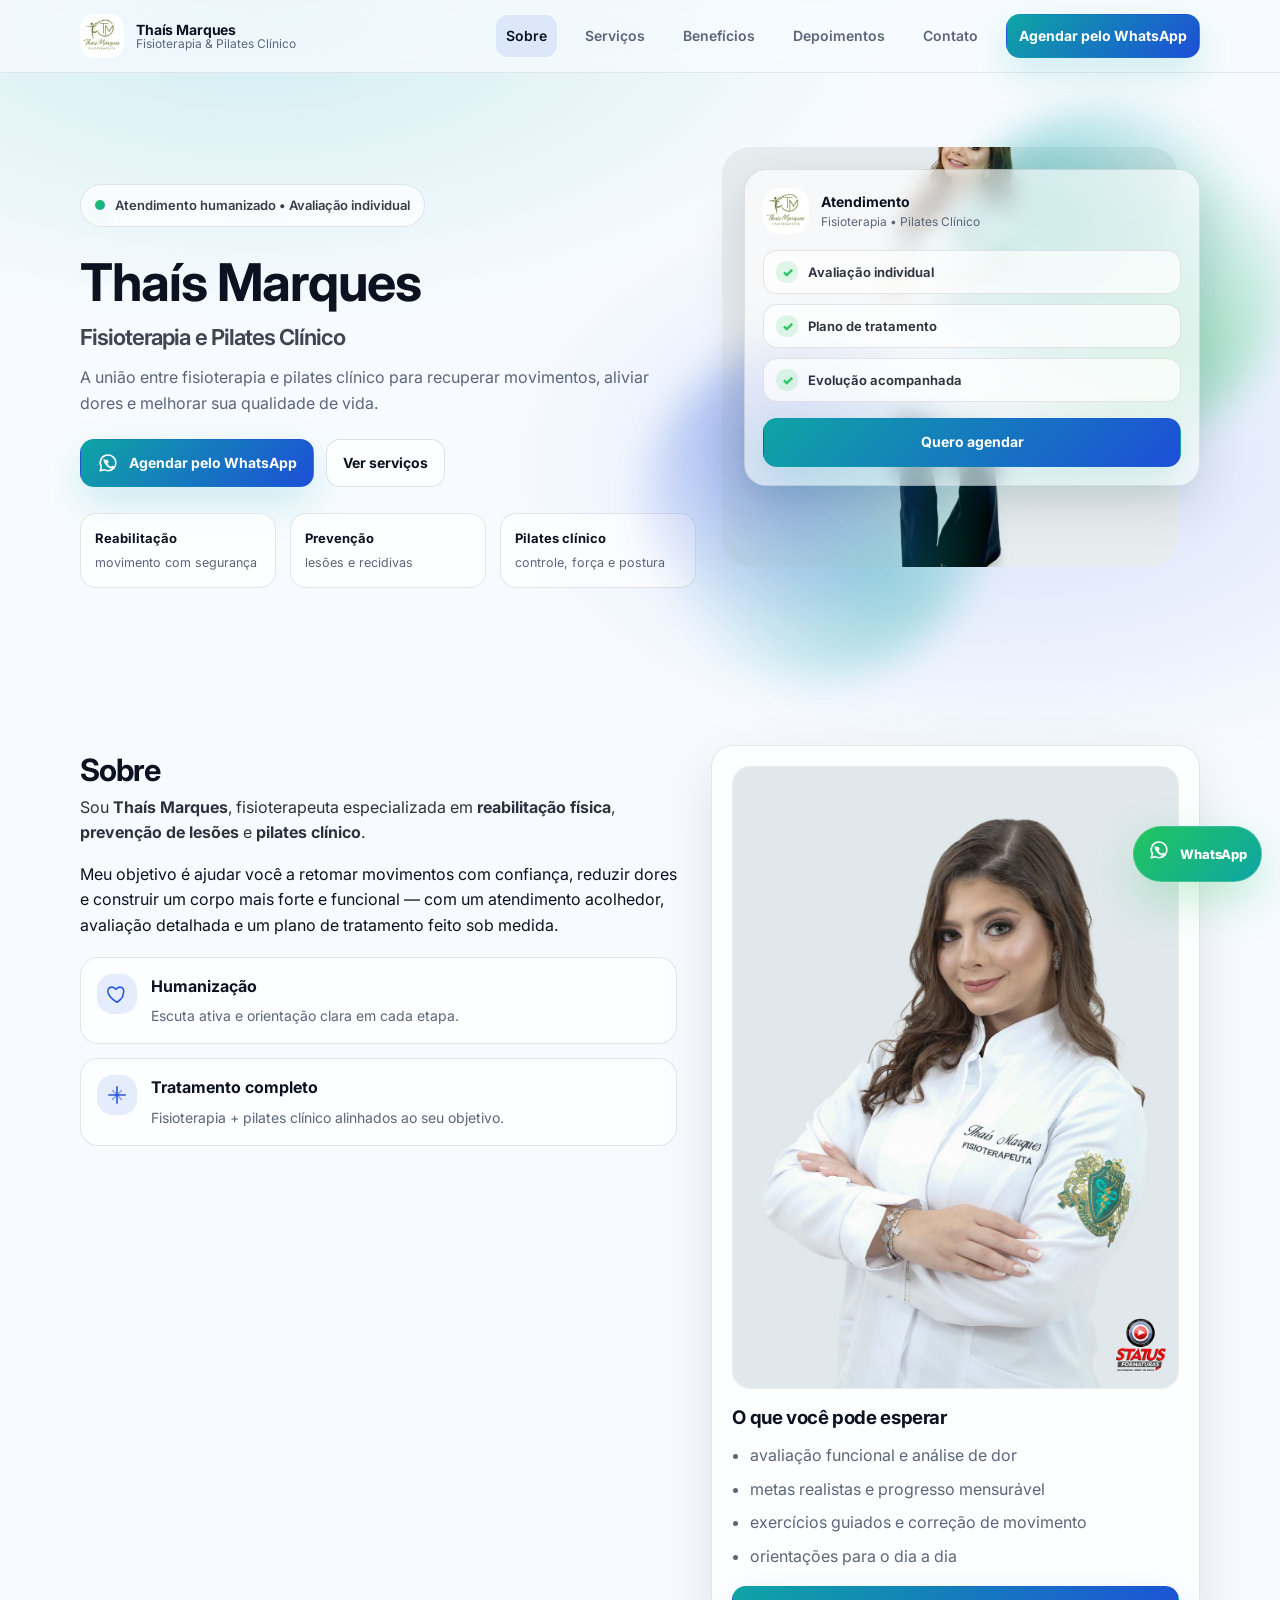
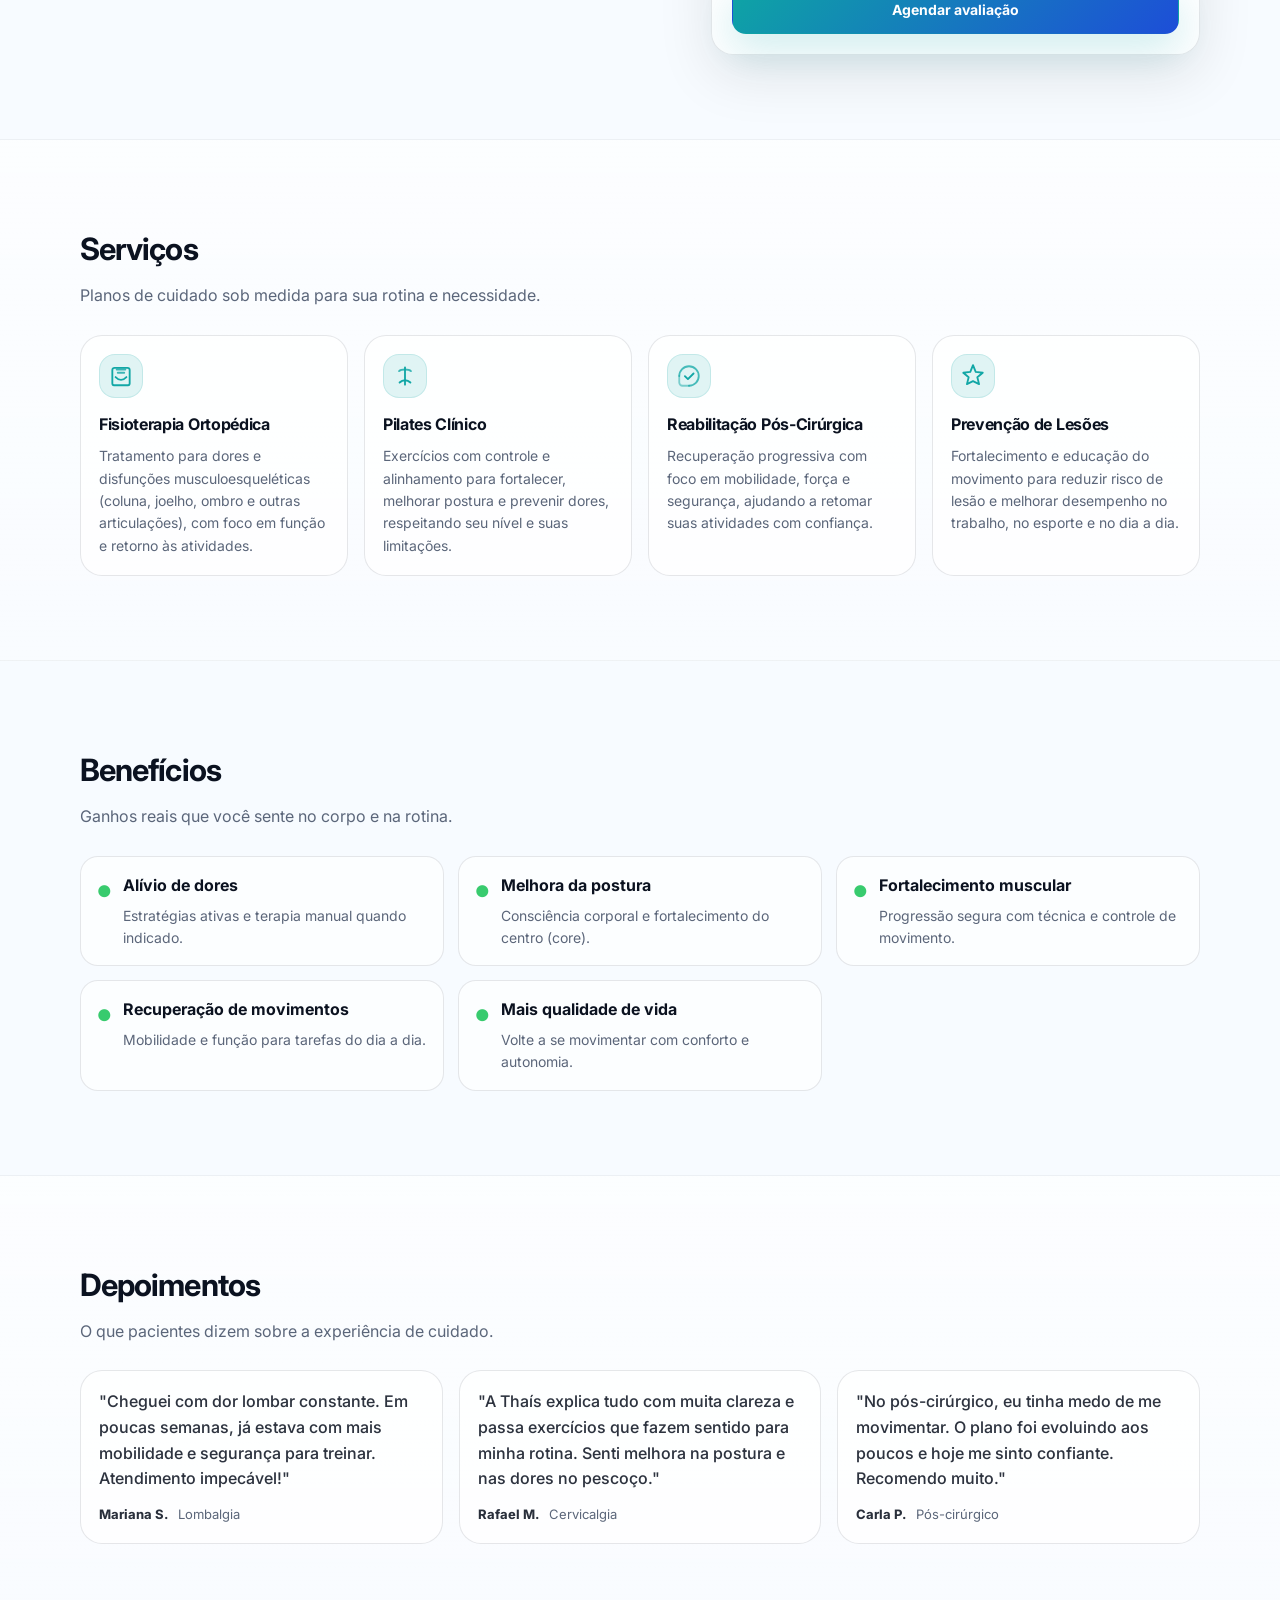
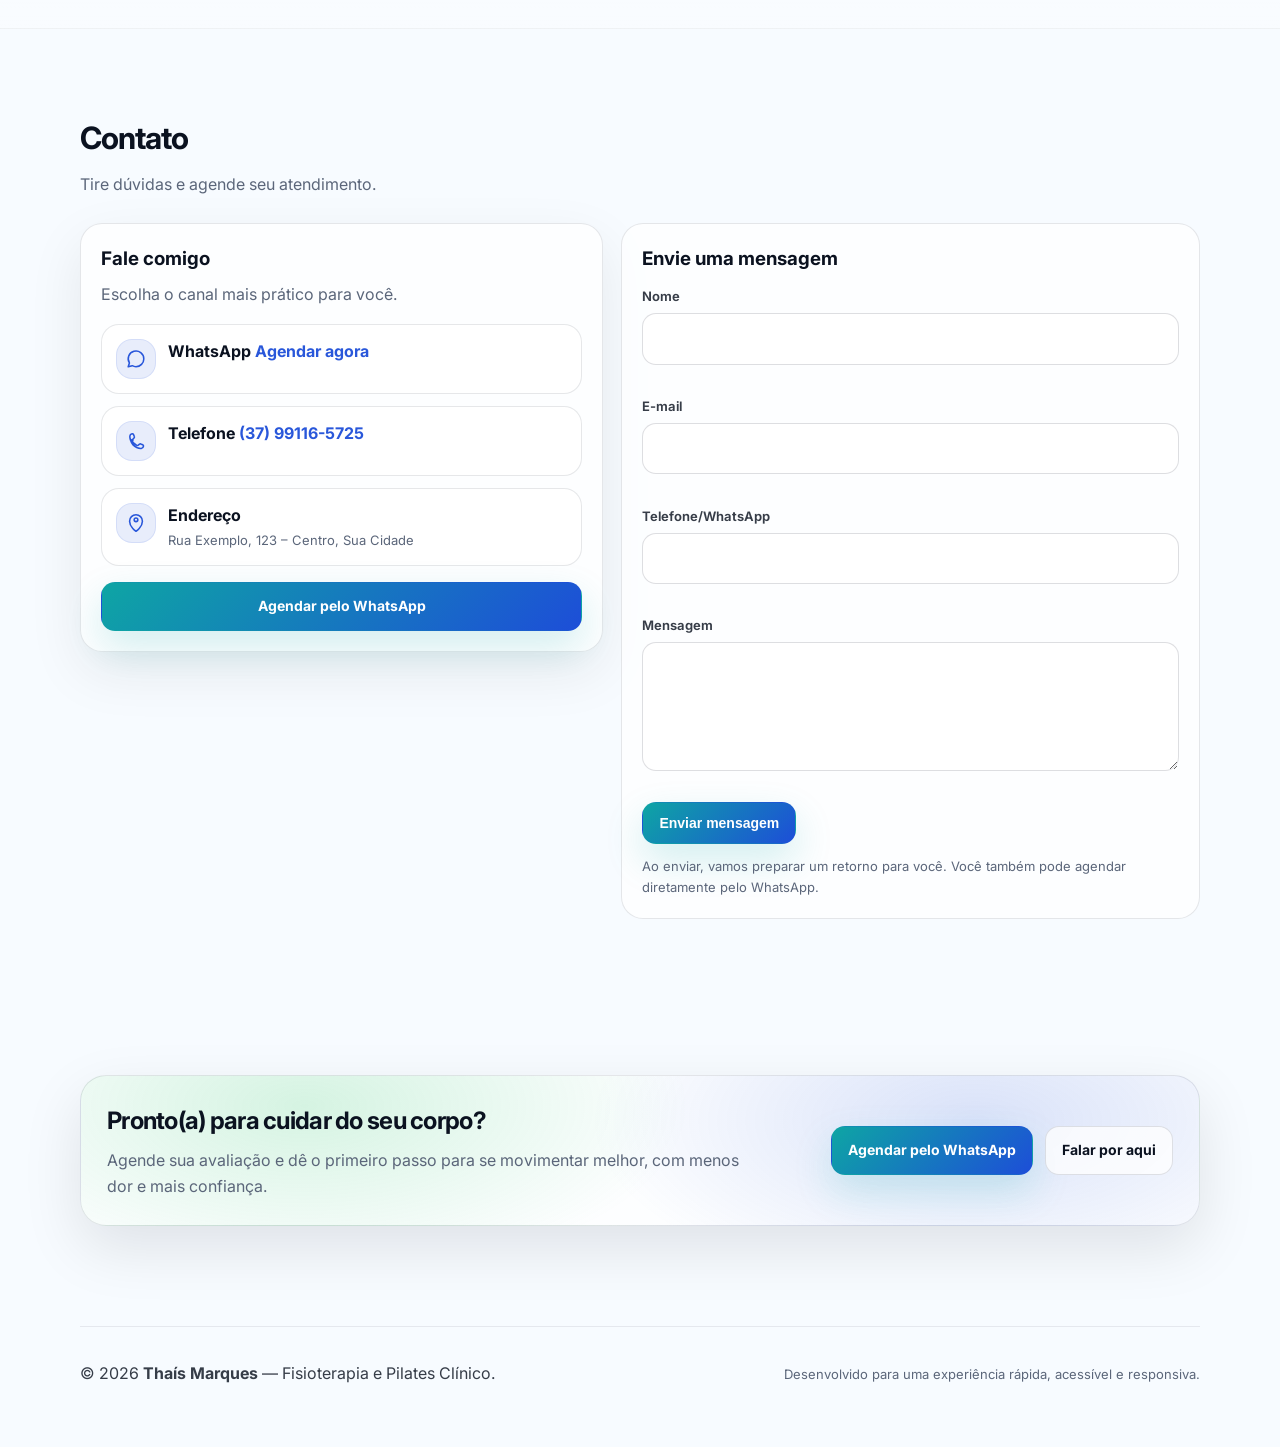
==== commit ad21af25: "Site na raiz para GitHub Pages - landing Thais Marques Fisioterapia Made-with: Cursor" ====
--- a/index.html
+++ b/index.html
@@ -1,191 +1,649 @@
-<!DOCTYPE html>
-<html lang="pt-br">
-
-<head>
-  <meta charset="UTF-8" />
-  <meta name="viewport" content="width=device-width, initial-scale=1.0" />
-  <meta name="description"
-    content="Thaís Marques Fisioterapia - Reabilitação de elite e Pilates clínico de alta performance.">
-  <title>Thaís Marques | Próxima Geração em Fisioterapia</title>
-
-  <!-- Icons -->
-  <link rel="stylesheet" href="https://cdnjs.cloudflare.com/ajax/libs/font-awesome/6.5.0/css/all.min.css" />
-
-  <!-- Entry Point Stylesheet -->
-  <link rel="stylesheet" href="styles/index.css" />
-</head>
-
-<body>
-
-  <!-- Floating Navigation -->
-  <header>
-    <nav>
-      <div class="logo">
-        <a href="#home">
-          <img src="assets/images/logo.jpeg" alt="Thaís Marques Logo">
+<!doctype html>
+<html lang="pt-BR">
+  <head>
+    <meta charset="UTF-8" />
+    <meta name="viewport" content="width=device-width, initial-scale=1.0" />
+    <meta
+      name="description"
+      content="Thaís Marques – Fisioterapia e Pilates Clínico. Reabilitação, prevenção de lesões e pilates clínico para aliviar dores, recuperar movimentos e melhorar sua qualidade de vida."
+    />
+    <title>Thaís Marques – Fisioterapia e Pilates Clínico</title>
+
+    <link rel="preconnect" href="https://fonts.googleapis.com" />
+    <link rel="preconnect" href="https://fonts.gstatic.com" crossorigin />
+    <link
+      href="https://fonts.googleapis.com/css2?family=Inter:wght@400;500;600;700&display=swap"
+      rel="stylesheet"
+    />
+
+    <link rel="stylesheet" href="./css/style.css" />
+    <link rel="icon" href="data:," />
+  </head>
+  <body>
+    <a class="skip-link" href="#conteudo">Pular para o conteúdo</a>
+
+    <header class="header" id="topo">
+      <div class="container header__inner">
+        <a class="brand" href="#topo" aria-label="Ir para o topo">
+          <img class="brand__logo" src="./images/logo.jpeg" alt="Thaís Marques – Fisioterapia e Pilates Clínico" width="44" height="44" />
+          <span class="brand__text">
+            <strong>Thaís Marques</strong>
+            <small>Fisioterapia & Pilates Clínico</small>
+          </span>
         </a>
+
+        <button
+          class="nav-toggle"
+          type="button"
+          aria-label="Abrir menu"
+          aria-controls="menu"
+          aria-expanded="false"
+          data-nav-toggle
+        >
+          <span class="nav-toggle__bar" aria-hidden="true"></span>
+          <span class="nav-toggle__bar" aria-hidden="true"></span>
+          <span class="nav-toggle__bar" aria-hidden="true"></span>
+        </button>
+
+        <nav class="nav" id="menu" aria-label="Menu principal" data-nav>
+          <a class="nav__link" href="#sobre" data-nav-link>Sobre</a>
+          <a class="nav__link" href="#servicos" data-nav-link>Serviços</a>
+          <a class="nav__link" href="#beneficios" data-nav-link>Benefícios</a>
+          <a class="nav__link" href="#depoimentos" data-nav-link>Depoimentos</a>
+          <a class="nav__link" href="#contato" data-nav-link>Contato</a>
+          <a class="btn btn--small btn--primary" href="#" data-whatsapp-link>
+            Agendar pelo WhatsApp
+          </a>
+        </nav>
       </div>
-      <input type="checkbox" id="menu-toggle" class="menu-checkbox">
-      <label for="menu-toggle" class="menu-btn">
-        <span></span>
-        <span></span>
-        <span></span>
-      </label>
-
-      <ul class="menu">
-        <li><a href="#home">Início</a></li>
-        <li><a href="#sobre">Dra. Thaís</a></li>
-        <li><a href="#fisio">Elite Fisio</a></li>
-        <li><a href="#pilates">Pilates</a></li>
-        <li><a href="#contato">Reservar</a></li>
-      </ul>
-    </nav>
-  </header>
-
-  <main>
-    <!-- Modern Hero -->
-    <section id="home">
-      <div class="hero-bg"></div>
-      <div class="hero-content">
-        <span class="section-tag">Reabilitação de Elite</span>
-        <h1>Excelência em Movimento</h1>
-        <p>Onde a ciência da reabilitação encontra a consciência do movimento. Protocolos de elite desenhados para
-          restaurar sua liberdade e elevar seu potencial físico ao próximo nível.</p>
-        <div class="action-wrap">
-          <a href="https://wa.me/553791165725" class="btn-primary" target="_blank">
-            Agendar Experiência
-          </a>
+    </header>
+
+    <main id="conteudo">
+      <section class="hero" aria-label="Apresentação">
+        <div class="container hero__grid">
+          <div class="hero__content">
+            <p class="pill reveal" data-reveal>
+              <span class="dot" aria-hidden="true"></span>
+              Atendimento humanizado • Avaliação individual
+            </p>
+
+            <h1 class="hero__title reveal" data-reveal>
+              <span class="hero__name">Thaís Marques</span>
+              <span class="hero__subtitle">Fisioterapia e Pilates Clínico</span>
+            </h1>
+
+            <p class="hero__lead reveal" data-reveal>
+              A união entre fisioterapia e pilates clínico para recuperar movimentos, aliviar
+              dores e melhorar sua qualidade de vida.
+            </p>
+
+            <div class="hero__actions reveal" data-reveal>
+              <a class="btn btn--primary" href="#" data-whatsapp-link>
+                <span class="btn__icon" aria-hidden="true">
+                  <svg viewBox="0 0 24 24" width="22" height="22" fill="none">
+                    <path
+                      d="M20.5 11.9c0 4.7-3.8 8.5-8.5 8.5a8.5 8.5 0 0 1-4.1-1.1L3.5 20.5l1.3-4.2A8.5 8.5 0 1 1 20.5 11.9Z"
+                      stroke="currentColor"
+                      stroke-width="1.7"
+                      stroke-linecap="round"
+                      stroke-linejoin="round"
+                    />
+                    <path
+                      d="M9.2 9.1c.2-.6.5-.7 1-.7h.9c.3 0 .6.1.7.4l.8 2c.1.3.1.6-.1.8l-.7.7c-.2.2-.2.5 0 .8.6 1.1 1.6 2.1 2.7 2.7.3.2.6.2.8 0l.7-.7c.2-.2.5-.2.8-.1l2 .8c.3.1.4.4.4.7v.9c0 .5-.1.8-.7 1-1.2.5-2.8.3-4.9-.9-2.2-1.3-4-3.1-5.3-5.3-1.2-2.1-1.4-3.7-.9-4.9Z"
+                      fill="currentColor"
+                      opacity=".95"
+                    />
+                  </svg>
+                </span>
+                Agendar pelo WhatsApp
+              </a>
+              <a class="btn btn--ghost" href="#servicos">
+                Ver serviços
+              </a>
+            </div>
+
+            <div class="hero__stats reveal" data-reveal>
+              <div class="stat">
+                <strong>Reabilitação</strong>
+                <span>movimento com segurança</span>
+              </div>
+              <div class="stat">
+                <strong>Prevenção</strong>
+                <span>lesões e recidivas</span>
+              </div>
+              <div class="stat">
+                <strong>Pilates clínico</strong>
+                <span>controle, força e postura</span>
+              </div>
+            </div>
+          </div>
+
+          <div class="hero__visual" aria-hidden="true">
+            <img
+              class="hero__image reveal"
+              data-reveal
+              src="./images/foto1.jpeg"
+              alt="Thaís Marques – Fisioterapia e Pilates Clínico"
+              loading="eager"
+              decoding="async"
+            />
+            <div class="card-glass reveal" data-reveal>
+              <div class="card-glass__top">
+                <div class="avatar">
+                  <img src="./images/logo.jpeg" alt="" width="46" height="46" />
+                </div>
+                <div class="card-glass__meta">
+                  <strong>Atendimento</strong>
+                  <span>Fisioterapia • Pilates Clínico</span>
+                </div>
+              </div>
+              <div class="card-glass__mid">
+                <div class="chip">
+                  <span class="chip__icon" aria-hidden="true">✓</span>
+                  Avaliação individual
+                </div>
+                <div class="chip">
+                  <span class="chip__icon" aria-hidden="true">✓</span>
+                  Plano de tratamento
+                </div>
+                <div class="chip">
+                  <span class="chip__icon" aria-hidden="true">✓</span>
+                  Evolução acompanhada
+                </div>
+              </div>
+              <div class="card-glass__bottom">
+                <a class="btn btn--primary btn--block" href="#" data-whatsapp-link>
+                  Quero agendar
+                </a>
+              </div>
+            </div>
+
+            <div class="blob blob--a"></div>
+            <div class="blob blob--b"></div>
+            <div class="gridlines"></div>
+          </div>
         </div>
+      </section>
+
+      <section class="section" id="sobre">
+        <div class="container two-col">
+          <div class="two-col__text">
+            <h2 class="section__title reveal" data-reveal>Sobre</h2>
+            <p class="section__lead reveal" data-reveal>
+              Sou <strong>Thaís Marques</strong>, fisioterapeuta especializada em
+              <strong>reabilitação física</strong>, <strong>prevenção de lesões</strong> e
+              <strong>pilates clínico</strong>.
+            </p>
+            <p class="reveal" data-reveal>
+              Meu objetivo é ajudar você a retomar movimentos com confiança, reduzir dores e
+              construir um corpo mais forte e funcional — com um atendimento acolhedor,
+              avaliação detalhada e um plano de tratamento feito sob medida.
+            </p>
+
+            <div class="highlights reveal" data-reveal>
+              <div class="highlight">
+                <span class="highlight__icon" aria-hidden="true">
+                  <svg viewBox="0 0 24 24" width="22" height="22" fill="none">
+                    <path
+                      d="M12 21s-7-4.4-9.3-9.2C.7 7.5 3.1 4.5 6.4 4.5c1.8 0 3.4 1 4.3 2.5 1-1.5 2.6-2.5 4.3-2.5 3.3 0 5.7 3 3.7 7.3C19 16.6 12 21 12 21Z"
+                      stroke="currentColor"
+                      stroke-width="1.7"
+                      stroke-linejoin="round"
+                    />
+                  </svg>
+                </span>
+                <div>
+                  <strong>Humanização</strong>
+                  <p>Escuta ativa e orientação clara em cada etapa.</p>
+                </div>
+              </div>
+              <div class="highlight">
+                <span class="highlight__icon" aria-hidden="true">
+                  <svg viewBox="0 0 24 24" width="22" height="22" fill="none">
+                    <path
+                      d="M12 3v18M3 12h18"
+                      stroke="currentColor"
+                      stroke-width="1.7"
+                      stroke-linecap="round"
+                    />
+                    <path
+                      d="M7.2 7.2l9.6 9.6M16.8 7.2l-9.6 9.6"
+                      stroke="currentColor"
+                      stroke-width="1.7"
+                      stroke-linecap="round"
+                      opacity=".45"
+                    />
+                  </svg>
+                </span>
+                <div>
+                  <strong>Tratamento completo</strong>
+                  <p>Fisioterapia + pilates clínico alinhados ao seu objetivo.</p>
+                </div>
+              </div>
+            </div>
+          </div>
+
+          <div class="two-col__card reveal" data-reveal>
+            <div class="info-card">
+              <img
+                class="info-card__image"
+                src="./images/foto2.jpeg"
+                alt="Thaís Marques – Fisioterapia e Pilates Clínico"
+                loading="lazy"
+                decoding="async"
+              />
+              <h3>O que você pode esperar</h3>
+              <ul class="checklist">
+                <li>avaliação funcional e análise de dor</li>
+                <li>metas realistas e progresso mensurável</li>
+                <li>exercícios guiados e correção de movimento</li>
+                <li>orientações para o dia a dia</li>
+              </ul>
+              <div class="info-card__cta">
+                <a class="btn btn--primary btn--block" href="#" data-whatsapp-link>
+                  Agendar avaliação
+                </a>
+              </div>
+            </div>
+          </div>
+        </div>
+      </section>
+
+      <section class="section section--tint" id="servicos">
+        <div class="container">
+          <div class="section__head">
+            <h2 class="section__title reveal" data-reveal>Serviços</h2>
+            <p class="section__subtitle reveal" data-reveal>
+              Planos de cuidado sob medida para sua rotina e necessidade.
+            </p>
+          </div>
+
+          <div class="cards">
+            <article class="card reveal" data-reveal>
+              <div class="card__icon" aria-hidden="true">
+                <svg viewBox="0 0 24 24" width="26" height="26" fill="none">
+                  <path
+                    d="M7 13c1.7 1.7 3.4 2.6 5 2.6S15.3 14.7 17 13"
+                    stroke="currentColor"
+                    stroke-width="1.7"
+                    stroke-linecap="round"
+                  />
+                  <path
+                    d="M8 6h8M9 9h6"
+                    stroke="currentColor"
+                    stroke-width="1.7"
+                    stroke-linecap="round"
+                    opacity=".8"
+                  />
+                  <path
+                    d="M6 4.5h12a2 2 0 0 1 2 2V19a1.5 1.5 0 0 1-1.5 1.5H5.5A1.5 1.5 0 0 1 4 19V6.5a2 2 0 0 1 2-2Z"
+                    stroke="currentColor"
+                    stroke-width="1.7"
+                    stroke-linejoin="round"
+                  />
+                </svg>
+              </div>
+              <h3 class="card__title">Fisioterapia Ortopédica</h3>
+              <p class="card__desc">
+                Tratamento para dores e disfunções musculoesqueléticas (coluna, joelho, ombro e
+                outras articulações), com foco em função e retorno às atividades.
+              </p>
+            </article>
+
+            <article class="card reveal" data-reveal>
+              <div class="card__icon" aria-hidden="true">
+                <svg viewBox="0 0 24 24" width="26" height="26" fill="none">
+                  <path
+                    d="M7 18c2.8-2.8 7.2-2.8 10 0"
+                    stroke="currentColor"
+                    stroke-width="1.7"
+                    stroke-linecap="round"
+                  />
+                  <path
+                    d="M6.5 7.5c2-2 9-2 11 0"
+                    stroke="currentColor"
+                    stroke-width="1.7"
+                    stroke-linecap="round"
+                    opacity=".8"
+                  />
+                  <path
+                    d="M12 4v16"
+                    stroke="currentColor"
+                    stroke-width="1.7"
+                    stroke-linecap="round"
+                  />
+                </svg>
+              </div>
+              <h3 class="card__title">Pilates Clínico</h3>
+              <p class="card__desc">
+                Exercícios com controle e alinhamento para fortalecer, melhorar postura e
+                prevenir dores, respeitando seu nível e suas limitações.
+              </p>
+            </article>
+
+            <article class="card reveal" data-reveal>
+              <div class="card__icon" aria-hidden="true">
+                <svg viewBox="0 0 24 24" width="26" height="26" fill="none">
+                  <path
+                    d="M8.2 12.1 11 14.9 16.2 9.7"
+                    stroke="currentColor"
+                    stroke-width="1.7"
+                    stroke-linecap="round"
+                    stroke-linejoin="round"
+                  />
+                  <path
+                    d="M12 21a9 9 0 1 0-9-9"
+                    stroke="currentColor"
+                    stroke-width="1.7"
+                    stroke-linecap="round"
+                    opacity=".75"
+                  />
+                  <path
+                    d="M3 12v6a3 3 0 0 0 3 3h6"
+                    stroke="currentColor"
+                    stroke-width="1.7"
+                    stroke-linecap="round"
+                    opacity=".5"
+                  />
+                </svg>
+              </div>
+              <h3 class="card__title">Reabilitação Pós-Cirúrgica</h3>
+              <p class="card__desc">
+                Recuperação progressiva com foco em mobilidade, força e segurança, ajudando a
+                retomar suas atividades com confiança.
+              </p>
+            </article>
+
+            <article class="card reveal" data-reveal>
+              <div class="card__icon" aria-hidden="true">
+                <svg viewBox="0 0 24 24" width="26" height="26" fill="none">
+                  <path
+                    d="M12 2 14.5 8.2 21 9l-5 4.2 1.6 6.3L12 16.8 6.4 19.5 8 13.2 3 9l6.5-.8L12 2Z"
+                    stroke="currentColor"
+                    stroke-width="1.7"
+                    stroke-linejoin="round"
+                  />
+                </svg>
+              </div>
+              <h3 class="card__title">Prevenção de Lesões</h3>
+              <p class="card__desc">
+                Fortalecimento e educação do movimento para reduzir risco de lesão e melhorar
+                desempenho no trabalho, no esporte e no dia a dia.
+              </p>
+            </article>
+          </div>
+        </div>
+      </section>
+
+      <section class="section" id="beneficios">
+        <div class="container">
+          <div class="section__head">
+            <h2 class="section__title reveal" data-reveal>Benefícios</h2>
+            <p class="section__subtitle reveal" data-reveal>
+              Ganhos reais que você sente no corpo e na rotina.
+            </p>
+          </div>
+
+          <div class="benefits">
+            <div class="benefit reveal" data-reveal>
+              <span class="benefit__icon" aria-hidden="true">●</span>
+              <div>
+                <strong>Alívio de dores</strong>
+                <p>Estratégias ativas e terapia manual quando indicado.</p>
+              </div>
+            </div>
+            <div class="benefit reveal" data-reveal>
+              <span class="benefit__icon" aria-hidden="true">●</span>
+              <div>
+                <strong>Melhora da postura</strong>
+                <p>Consciência corporal e fortalecimento do centro (core).</p>
+              </div>
+            </div>
+            <div class="benefit reveal" data-reveal>
+              <span class="benefit__icon" aria-hidden="true">●</span>
+              <div>
+                <strong>Fortalecimento muscular</strong>
+                <p>Progressão segura com técnica e controle de movimento.</p>
+              </div>
+            </div>
+            <div class="benefit reveal" data-reveal>
+              <span class="benefit__icon" aria-hidden="true">●</span>
+              <div>
+                <strong>Recuperação de movimentos</strong>
+                <p>Mobilidade e função para tarefas do dia a dia.</p>
+              </div>
+            </div>
+            <div class="benefit reveal" data-reveal>
+              <span class="benefit__icon" aria-hidden="true">●</span>
+              <div>
+                <strong>Mais qualidade de vida</strong>
+                <p>Volte a se movimentar com conforto e autonomia.</p>
+              </div>
+            </div>
+          </div>
+        </div>
+      </section>
+
+      <section class="section section--tint" id="depoimentos">
+        <div class="container">
+          <div class="section__head">
+            <h2 class="section__title reveal" data-reveal>Depoimentos</h2>
+            <p class="section__subtitle reveal" data-reveal>
+              O que pacientes dizem sobre a experiência de cuidado.
+            </p>
+          </div>
+
+          <div class="testimonials">
+            <figure class="quote reveal" data-reveal>
+              <blockquote>
+                "Cheguei com dor lombar constante. Em poucas semanas, já estava com mais
+                mobilidade e segurança para treinar. Atendimento impecável!"
+              </blockquote>
+              <figcaption>
+                <span class="quote__name">Mariana S.</span>
+                <span class="quote__detail">Lombalgia</span>
+              </figcaption>
+            </figure>
+
+            <figure class="quote reveal" data-reveal>
+              <blockquote>
+                "A Thaís explica tudo com muita clareza e passa exercícios que fazem sentido
+                para minha rotina. Senti melhora na postura e nas dores no pescoço."
+              </blockquote>
+              <figcaption>
+                <span class="quote__name">Rafael M.</span>
+                <span class="quote__detail">Cervicalgia</span>
+              </figcaption>
+            </figure>
+
+            <figure class="quote reveal" data-reveal>
+              <blockquote>
+                "No pós-cirúrgico, eu tinha medo de me movimentar. O plano foi evoluindo aos
+                poucos e hoje me sinto confiante. Recomendo muito."
+              </blockquote>
+              <figcaption>
+                <span class="quote__name">Carla P.</span>
+                <span class="quote__detail">Pós-cirúrgico</span>
+              </figcaption>
+            </figure>
+          </div>
+        </div>
+      </section>
+
+      <section class="section" id="contato">
+        <div class="container">
+          <div class="section__head">
+            <h2 class="section__title reveal" data-reveal>Contato</h2>
+            <p class="section__subtitle reveal" data-reveal>
+              Tire dúvidas e agende seu atendimento.
+            </p>
+          </div>
+
+          <div class="contact">
+            <div class="contact__info reveal" data-reveal>
+              <div class="contact-card">
+                <h3>Fale comigo</h3>
+                <p>Escolha o canal mais prático para você.</p>
+
+                <div class="contact-items">
+                  <div class="contact-item">
+                    <span class="contact-item__icon" aria-hidden="true">
+                      <svg viewBox="0 0 24 24" width="22" height="22" fill="none">
+                        <path
+                          d="M20.5 11.9c0 4.7-3.8 8.5-8.5 8.5a8.5 8.5 0 0 1-4.1-1.1L3.5 20.5l1.3-4.2A8.5 8.5 0 1 1 20.5 11.9Z"
+                          stroke="currentColor"
+                          stroke-width="1.7"
+                          stroke-linecap="round"
+                          stroke-linejoin="round"
+                        />
+                      </svg>
+                    </span>
+                    <div>
+                      <strong>WhatsApp</strong>
+                      <a href="#" data-whatsapp-link>Agendar agora</a>
+                    </div>
+                  </div>
+
+                  <div class="contact-item">
+                    <span class="contact-item__icon" aria-hidden="true">
+                      <svg viewBox="0 0 24 24" width="22" height="22" fill="none">
+                        <path
+                          d="M6.6 10.5c1.4 2.7 3.6 4.9 6.3 6.3.5.3 1.1.1 1.5-.2l1.5-1.2c.4-.3.9-.4 1.3-.2l2.1.9c.7.3 1 .9.9 1.6-.2 1.3-1.1 2.3-2.4 2.4-2.7.2-6.2-1.1-9.3-4.2C6.4 12.7 5.1 9.2 5.3 6.5 5.4 5.2 6.4 4.3 7.7 4.1c.7-.1 1.3.2 1.6.9l.9 2.1c.2.4.1.9-.2 1.3l-1.2 1.5c-.3.4-.4 1-.2 1.5Z"
+                          stroke="currentColor"
+                          stroke-width="1.7"
+                          stroke-linecap="round"
+                          stroke-linejoin="round"
+                        />
+                      </svg>
+                    </span>
+                    <div>
+                      <strong>Telefone</strong>
+                      <a href="tel:+5537991165725" data-phone>(37) 99116-5725</a>
+                    </div>
+                  </div>
+
+                  <div class="contact-item">
+                    <span class="contact-item__icon" aria-hidden="true">
+                      <svg viewBox="0 0 24 24" width="22" height="22" fill="none">
+                        <path
+                          d="M12 21s7-4.6 7-11a7 7 0 0 0-14 0c0 6.4 7 11 7 11Z"
+                          stroke="currentColor"
+                          stroke-width="1.7"
+                          stroke-linejoin="round"
+                        />
+                        <path
+                          d="M12 10.5a2 2 0 1 0 0-4 2 2 0 0 0 0 4Z"
+                          stroke="currentColor"
+                          stroke-width="1.7"
+                        />
+                      </svg>
+                    </span>
+                    <div>
+                      <strong>Endereço</strong>
+                      <span data-address>Rua Exemplo, 123 – Centro, Sua Cidade</span>
+                    </div>
+                  </div>
+                </div>
+
+                <a class="btn btn--primary btn--block" href="#" data-whatsapp-link>
+                  Agendar pelo WhatsApp
+                </a>
+              </div>
+            </div>
+
+            <div class="contact__form reveal" data-reveal>
+              <form class="form" id="formContato" novalidate>
+                <h3>Envie uma mensagem</h3>
+
+                <label class="field">
+                  <span>Nome</span>
+                  <input type="text" name="nome" autocomplete="name" required minlength="2" />
+                  <small class="field__error" aria-live="polite"></small>
+                </label>
+
+                <label class="field">
+                  <span>E-mail</span>
+                  <input type="email" name="email" autocomplete="email" required />
+                  <small class="field__error" aria-live="polite"></small>
+                </label>
+
+                <label class="field">
+                  <span>Telefone/WhatsApp</span>
+                  <input type="tel" name="telefone" autocomplete="tel" required minlength="8" />
+                  <small class="field__error" aria-live="polite"></small>
+                </label>
+
+                <label class="field">
+                  <span>Mensagem</span>
+                  <textarea name="mensagem" rows="4" required minlength="10"></textarea>
+                  <small class="field__error" aria-live="polite"></small>
+                </label>
+
+                <button class="btn btn--primary" type="submit">
+                  Enviar mensagem
+                </button>
+
+                <p class="form__hint">
+                  Ao enviar, vamos preparar um retorno para você. Você também pode agendar
+                  diretamente pelo WhatsApp.
+                </p>
+              </form>
+            </div>
+          </div>
+        </div>
+      </section>
+
+      <section class="cta">
+        <div class="container cta__inner reveal" data-reveal>
+          <div class="cta__text">
+            <h2>Pronto(a) para cuidar do seu corpo?</h2>
+            <p>
+              Agende sua avaliação e dê o primeiro passo para se movimentar melhor, com menos
+              dor e mais confiança.
+            </p>
+          </div>
+          <div class="cta__actions">
+            <a class="btn btn--primary" href="#" data-whatsapp-link>Agendar pelo WhatsApp</a>
+            <a class="btn btn--ghost" href="#contato">Falar por aqui</a>
+          </div>
+        </div>
+      </section>
+    </main>
+
+    <footer class="footer">
+      <div class="container footer__inner">
+        <p>
+          © <span id="ano"></span> <strong>Thaís Marques</strong> — Fisioterapia e Pilates
+          Clínico.
+        </p>
+        <p class="footer__small">
+          Desenvolvido para uma experiência rápida, acessível e responsiva.
+        </p>
       </div>
-    </section>
-
-    <!-- Stats Bar -->
-    <div class="stats-bar">
-      <div class="stat-item">
-        <h4>2025</h4>
-        <p>Formada com Excelência</p>
-      </div>
-      <div class="stat-item">
-        <h4>100%</h4>
-        <p>Atendimento Individual</p>
-      </div>
-      <div class="stat-item">
-        <h4>MG</h4>
-        <p>Unidade Piumhi</p>
-      </div>
-    </div>
-
-    <!-- About Profile (Split Layout) -->
-    <section id="sobre">
-      <div class="profile-flex">
-        <div class="profile-img-wrap">
-          <img src="assets/images/foto.jpeg" alt="Dra. Thaís Marques" class="profile-photo">
-        </div>
-        <div class="profile-text">
-          <span class="section-tag"></span>
-          <h2>Dra. Thaís Costa Marques</h2>
-          <p>Com uma abordagem contemporânea e focada na biomecânica, transformo vidas através de protocolos de
-            reabilitação personalizados.</p>
-          <p>Meu foco não é apenas aliviar a dor, mas restaurar a liberdade de movimento e construir um corpo resiliente
-            e preparado para os desafios do dia a dia.</p>
-          <a href="#contato" class="btn-primary"
-            style="background: var(--brand-primary); color: white; text-decoration: none;">Saiba mais sobre meu
-            método</a>
-        </div>
-      </div>
-    </section>
-
-    <!-- Sophisticated Services -->
-    <section id="fisio">
-      <span class="section-tag">Nossos Programas</span>
-      <h2>Protocolos de Elite</h2>
-      <div class="grid-services">
-        <article class="lux-card">
-          <i class="fas fa-hand-holding-medical"></i>
-          <h3>Fisioterapia Clínica</h3>
-          <p>Tratamentos avançados para dor crônica, lesões ortopédicas e recuperação funcional acelerada.</p>
-        </article>
-        <article class="lux-card">
-          <i class="fas fa-leaf"></i>
-          <h3>Pilates de Performance</h3>
-          <p>Consciência corporal profunda com foco em estabilidade do core, flexibilidade e tônus muscular.</p>
-        </article>
-        <article class="lux-card">
-          <i class="fas fa-shield-virus"></i>
-          <h3>Saúde Preventiva</h3>
-          <p>Análise biomecânica completa para evitar lesões e melhorar a performance esportiva e diária.</p>
-        </article>
-
-        <article class="lux-card">
-          <i class="fas fa-house-medical"></i>
-          <h3>Atendimento Domiciliar</h3>
-          <p>O conforto e a conveniência da reabilitação de elite no seu lar, com a mesma excelência e equipamentos
-            especializados.</p>
-        </article>
-      </div>
-    </section>
-
-    <!-- Modern FAQ -->
-    <section id="faq">
-      <span class="section-tag">Transparência</span>
-      <h2>Perguntas Frequentes</h2>
-      <div class="faq-wrap">
-        <div class="faq-item">
-          <input type="checkbox" id="q1">
-          <label for="q1" class="faq-label">Como funcionam as sessões? <i class="fas fa-plus"></i></label>
-          <div class="faq-content">
-            <p>Os atendimentos ocorrem em um ambiente clínico compartilhado, o que permite uma dinâmica motivadora. No
-              entanto, o seu protocolo de tratamento é <strong>totalmente individualizado</strong>, baseado na sua
-              avaliação e focado nos seus objetivos específicos.</p>
-          </div>
-        </div>
-        <div class="faq-item">
-          <input type="checkbox" id="q2">
-          <label for="q2" class="faq-label">Quanto tempo dura cada sessão? <i class="fas fa-plus"></i></label>
-          <div class="faq-content">
-            <p>Cada sessão tem duração média de 40 a 50 minutos, garantindo que tenhamos tempo de qualidade para
-              executar o seu protocolo de forma segura e eficaz.</p>
-          </div>
-        </div>
-        <div class="faq-item">
-          <input type="checkbox" id="q3">
-          <label for="q3" class="faq-label">Qual roupa devo usar? <i class="fas fa-plus"></i></label>
-          <div class="faq-content">
-            <p>Recomendamos o uso de roupas leves e confortáveis que permitam a liberdade de movimento, como roupas de
-              ginástica (leggings, bermudas, regatas).</p>
-          </div>
-        </div>
-        <div class="faq-item">
-          <input type="checkbox" id="q4">
-          <label for="q4" class="faq-label">Preciso de encaminhamento médico? <i class="fas fa-plus"></i></label>
-          <div class="faq-content">
-            <p>Não obrigatoriamente. Realizamos uma avaliação completa inicial para entender sua necessidade e traçar o
-              melhor protocolo.</p>
-          </div>
-        </div>
-      </div>
-    </section>
-
-    <!-- Contact & Final CTA -->
-    <section id="contato" style="text-align: center;">
-      <span class="section-tag">Agendamento</span>
-      <h2>Vamos agendar sua sessão?</h2>
-      <p style="margin-bottom: 3rem;">Inicie sua jornada para uma vida sem limitações hoje mesmo.</p>
-      <a href="https://wa.me/553791165725" class="btn-primary"
-        style="background: var(--brand-primary); color: white; text-decoration: none;">
-        Falar com Dra. Thaís
-      </a>
-    </section>
-  </main>
-
-
-
-
-  <!-- WhatsApp Flutuante -->
-  <a href="https://wa.me/553791165725" class="whatsapp-float" target="_blank" aria-label="Contato via WhatsApp">
-    <i class="fab fa-whatsapp"></i>
-  </a>
-
-</body>
-
-</html>+    </footer>
+
+    <a class="wa-float" href="#" aria-label="Agendar pelo WhatsApp" data-whatsapp-link>
+      <span class="wa-float__icon" aria-hidden="true">
+        <svg viewBox="0 0 24 24" width="22" height="22" fill="none">
+          <path
+            d="M20.5 11.9c0 4.7-3.8 8.5-8.5 8.5a8.5 8.5 0 0 1-4.1-1.1L3.5 20.5l1.3-4.2A8.5 8.5 0 1 1 20.5 11.9Z"
+            stroke="currentColor"
+            stroke-width="1.7"
+            stroke-linecap="round"
+            stroke-linejoin="round"
+          />
+          <path
+            d="M9.2 9.1c.2-.6.5-.7 1-.7h.9c.3 0 .6.1.7.4l.8 2c.1.3.1.6-.1.8l-.7.7c-.2.2-.2.5 0 .8.6 1.1 1.6 2.1 2.7 2.7.3.2.6.2.8 0l.7-.7c.2-.2.5-.2.8-.1l2 .8c.3.1.4.4.4.7v.9c0 .5-.1.8-.7 1-1.2.5-2.8.3-4.9-.9-2.2-1.3-4-3.1-5.3-5.3-1.2-2.1-1.4-3.7-.9-4.9Z"
+            fill="currentColor"
+            opacity=".98"
+          />
+        </svg>
+      </span>
+      <span class="wa-float__text">WhatsApp</span>
+    </a>
+
+    <div class="toast" id="toast" role="status" aria-live="polite" aria-atomic="true"></div>
+
+    <script src="./js/script.js"></script>
+  </body>
+</html>
--- a/css/style.css
+++ b/css/style.css
@@ -0,0 +1,1254 @@
+:root {
+  --bg: #f7fbff;
+  --surface: #ffffff;
+  --text: #0b1220;
+  --muted: #5b667a;
+  --border: rgba(15, 23, 42, 0.10);
+
+  --primary: #0ea5a4; /* teal */
+  --primary-2: #1d4ed8; /* blue */
+  --accent: #22c55e; /* green */
+
+  --shadow: 0 18px 50px rgba(2, 6, 23, 0.12);
+  --radius: 18px;
+  --radius-sm: 14px;
+
+  --container: 1120px;
+}
+
+*,
+*::before,
+*::after {
+  box-sizing: border-box;
+}
+
+html {
+  scroll-behavior: smooth;
+}
+
+body {
+  margin: 0;
+  font-family: "Inter", system-ui, -apple-system, Segoe UI, Roboto, Arial, sans-serif;
+  color: var(--text);
+  background: radial-gradient(1200px 600px at 20% 0%, rgba(14, 165, 164, 0.16), transparent 55%),
+    radial-gradient(900px 520px at 80% 10%, rgba(29, 78, 216, 0.14), transparent 60%),
+    var(--bg);
+  line-height: 1.6;
+  overflow-x: hidden;
+}
+
+a {
+  color: inherit;
+  text-decoration: none;
+}
+
+img {
+  max-width: 100%;
+  height: auto;
+  display: block;
+}
+
+.container {
+  width: min(var(--container), calc(100% - 40px));
+  margin-inline: auto;
+  padding-inline: 0;
+}
+
+.skip-link {
+  position: absolute;
+  left: 16px;
+  top: 12px;
+  background: var(--surface);
+  border: 1px solid var(--border);
+  padding: 10px 12px;
+  border-radius: 12px;
+  transform: translateY(-200%);
+  transition: transform 180ms ease;
+  z-index: 9999;
+}
+
+.skip-link:focus {
+  transform: translateY(0);
+  outline: none;
+}
+
+/* Header */
+.header {
+  position: sticky;
+  top: 0;
+  z-index: 1000;
+  backdrop-filter: blur(10px);
+  background: rgba(247, 251, 255, 0.72);
+  border-bottom: 1px solid rgba(15, 23, 42, 0.08);
+}
+
+.header__inner {
+  display: flex;
+  align-items: center;
+  justify-content: space-between;
+  padding: 14px 0;
+  gap: 14px;
+}
+
+.brand {
+  display: flex;
+  align-items: center;
+  gap: 12px;
+  min-width: 220px;
+}
+
+.brand__mark,
+.brand__logo {
+  width: 44px;
+  height: 44px;
+  border-radius: 14px;
+  display: block;
+  object-fit: cover;
+}
+.brand__mark {
+  display: grid;
+  place-items: center;
+  font-weight: 800;
+  color: #fff;
+  background: linear-gradient(135deg, var(--primary), var(--primary-2));
+  box-shadow: 0 10px 26px rgba(29, 78, 216, 0.18);
+}
+
+.brand__text {
+  display: grid;
+  line-height: 1.1;
+}
+
+.brand__text strong {
+  font-size: 14px;
+  letter-spacing: -0.01em;
+}
+
+.brand__text small {
+  color: var(--muted);
+  font-size: 12px;
+}
+
+.nav {
+  display: flex;
+  align-items: center;
+  gap: 18px;
+}
+
+.nav__link {
+  color: var(--muted);
+  font-weight: 600;
+  font-size: 14px;
+  padding: 10px 10px;
+  border-radius: 12px;
+  transition: background 160ms ease, color 160ms ease;
+}
+
+.nav__link:hover {
+  color: var(--text);
+  background: rgba(14, 165, 164, 0.10);
+}
+
+.nav__link.is-active {
+  color: var(--text);
+  background: rgba(29, 78, 216, 0.10);
+}
+
+.nav-toggle {
+  display: none;
+  width: 44px;
+  height: 44px;
+  border-radius: 14px;
+  border: 1px solid var(--border);
+  background: rgba(255, 255, 255, 0.75);
+  cursor: pointer;
+}
+
+.nav-toggle__bar {
+  display: block;
+  width: 18px;
+  height: 2px;
+  background: rgba(11, 18, 32, 0.76);
+  margin: 4px auto;
+  border-radius: 99px;
+}
+
+/* Buttons */
+.btn {
+  display: inline-flex;
+  align-items: center;
+  justify-content: center;
+  gap: 10px;
+  padding: 12px 16px;
+  border-radius: 14px;
+  font-weight: 700;
+  font-size: 14px;
+  border: 1px solid transparent;
+  cursor: pointer;
+  transition: transform 150ms ease, box-shadow 150ms ease, background 150ms ease, border-color 150ms ease;
+  user-select: none;
+}
+
+.btn:active {
+  transform: translateY(1px);
+}
+
+.btn--primary {
+  color: #fff;
+  background: linear-gradient(135deg, var(--primary), var(--primary-2));
+  box-shadow: 0 16px 38px rgba(14, 165, 164, 0.18);
+}
+
+.btn--primary:hover {
+  box-shadow: 0 18px 46px rgba(29, 78, 216, 0.20);
+  transform: translateY(-1px);
+}
+
+.btn--ghost {
+  color: var(--text);
+  background: rgba(255, 255, 255, 0.75);
+  border-color: rgba(15, 23, 42, 0.12);
+}
+
+.btn--ghost:hover {
+  background: #fff;
+  transform: translateY(-1px);
+}
+
+.btn--small {
+  padding: 10px 12px;
+}
+
+.btn--block {
+  width: 100%;
+}
+
+.btn__icon {
+  display: inline-grid;
+  place-items: center;
+}
+
+/* Sections */
+.section {
+  padding: 84px 0;
+}
+
+.section--tint {
+  background: linear-gradient(180deg, rgba(255, 255, 255, 0.65), rgba(255, 255, 255, 0.25));
+  border-top: 1px solid rgba(15, 23, 42, 0.05);
+  border-bottom: 1px solid rgba(15, 23, 42, 0.05);
+}
+
+.section__head {
+  display: grid;
+  gap: 10px;
+  margin-bottom: 26px;
+}
+
+.section__title {
+  margin: 0;
+  font-size: clamp(24px, 2.4vw, 34px);
+  letter-spacing: -0.03em;
+}
+
+.section__subtitle {
+  margin: 0;
+  color: var(--muted);
+  max-width: 62ch;
+}
+
+.section__lead {
+  margin-top: 0;
+  color: rgba(11, 18, 32, 0.86);
+  font-size: 16px;
+}
+
+/* Hero */
+.hero {
+  padding: 96px 0 72px;
+  position: relative;
+}
+
+.hero__grid {
+  display: grid;
+  grid-template-columns: 1.15fr 0.85fr;
+  gap: 48px;
+  align-items: center;
+}
+
+.pill {
+  display: inline-flex;
+  align-items: center;
+  gap: 10px;
+  padding: 10px 14px;
+  border-radius: 999px;
+  border: 1px solid rgba(15, 23, 42, 0.10);
+  background: rgba(255, 255, 255, 0.70);
+  color: rgba(11, 18, 32, 0.82);
+  font-weight: 600;
+  font-size: 13px;
+}
+
+.dot {
+  width: 10px;
+  height: 10px;
+  border-radius: 99px;
+  background: linear-gradient(135deg, var(--accent), var(--primary));
+  box-shadow: 0 10px 18px rgba(34, 197, 94, 0.24);
+}
+
+.hero__title {
+  margin: 16px 0 10px;
+  letter-spacing: -0.04em;
+}
+
+.hero__name {
+  display: block;
+  font-size: clamp(34px, 4.2vw, 52px);
+  line-height: 1.05;
+}
+
+.hero__subtitle {
+  display: block;
+  font-size: clamp(18px, 2vw, 22px);
+  color: rgba(11, 18, 32, 0.78);
+  font-weight: 650;
+  margin-top: 10px;
+}
+
+.hero__lead {
+  margin: 0;
+  color: var(--muted);
+  max-width: 58ch;
+  font-size: 16px;
+}
+
+.hero__actions {
+  display: flex;
+  gap: 12px;
+  flex-wrap: wrap;
+  margin-top: 22px;
+}
+
+.hero__stats {
+  display: grid;
+  grid-template-columns: repeat(3, minmax(0, 1fr));
+  gap: 14px;
+  margin-top: 26px;
+}
+
+.stat {
+  padding: 14px 14px;
+  border-radius: 16px;
+  border: 1px solid rgba(15, 23, 42, 0.10);
+  background: rgba(255, 255, 255, 0.66);
+}
+
+.stat strong {
+  display: block;
+  font-size: 13px;
+}
+
+.stat span {
+  display: block;
+  color: var(--muted);
+  font-size: 12.5px;
+  margin-top: 4px;
+}
+
+.hero__visual {
+  position: relative;
+  min-height: 420px;
+}
+
+.hero__image {
+  position: absolute;
+  inset: -22px -22px auto -22px;
+  width: calc(100% + 44px);
+  height: 100%;
+  min-height: 380px;
+  border-radius: 28px;
+  opacity: 0.98;
+  z-index: 0;
+  object-fit: cover;
+  object-position: center center;
+  filter: saturate(1.02) contrast(1.02);
+}
+
+.card-glass {
+  position: relative;
+  z-index: 2;
+  padding: 18px;
+  border-radius: 22px;
+  background: rgba(255, 255, 255, 0.62);
+  border: 1px solid rgba(15, 23, 42, 0.10);
+  box-shadow: var(--shadow);
+  backdrop-filter: blur(12px);
+}
+
+.card-glass__top {
+  display: flex;
+  align-items: center;
+  gap: 12px;
+}
+
+.avatar {
+  width: 46px;
+  height: 46px;
+  border-radius: 16px;
+  overflow: hidden;
+  display: grid;
+  place-items: center;
+  font-weight: 800;
+  color: #fff;
+  background: linear-gradient(135deg, var(--primary), var(--primary-2));
+}
+.avatar img {
+  width: 100%;
+  height: 100%;
+  object-fit: cover;
+}
+
+.card-glass__meta {
+  line-height: 1.2;
+}
+
+.card-glass__meta strong {
+  display: block;
+  font-size: 14px;
+}
+
+.card-glass__meta span {
+  display: block;
+  color: var(--muted);
+  font-size: 12px;
+  margin-top: 4px;
+}
+
+.card-glass__mid {
+  margin-top: 16px;
+  display: grid;
+  gap: 10px;
+}
+
+.chip {
+  display: inline-flex;
+  align-items: center;
+  gap: 10px;
+  padding: 10px 12px;
+  border-radius: 14px;
+  border: 1px solid rgba(15, 23, 42, 0.10);
+  background: rgba(255, 255, 255, 0.70);
+  font-weight: 650;
+  font-size: 13px;
+  color: rgba(11, 18, 32, 0.86);
+}
+
+.chip__icon {
+  width: 22px;
+  height: 22px;
+  border-radius: 10px;
+  background: rgba(34, 197, 94, 0.14);
+  display: grid;
+  place-items: center;
+  color: rgba(34, 197, 94, 0.95);
+  font-weight: 900;
+}
+
+.card-glass__bottom {
+  margin-top: 16px;
+}
+
+.blob {
+  position: absolute;
+  inset: auto;
+  width: 340px;
+  height: 340px;
+  border-radius: 999px;
+  filter: blur(18px);
+  opacity: 0.65;
+  z-index: 1;
+}
+
+.blob--a {
+  right: -80px;
+  top: -60px;
+  background: radial-gradient(circle at 30% 30%, rgba(14, 165, 164, 0.75), transparent 60%),
+    radial-gradient(circle at 70% 70%, rgba(34, 197, 94, 0.55), transparent 60%);
+}
+
+.blob--b {
+  left: -100px;
+  bottom: -90px;
+  background: radial-gradient(circle at 40% 30%, rgba(29, 78, 216, 0.65), transparent 62%),
+    radial-gradient(circle at 70% 70%, rgba(14, 165, 164, 0.55), transparent 62%);
+}
+
+.gridlines {
+  position: absolute;
+  inset: -20px;
+  background-image:
+    linear-gradient(rgba(15, 23, 42, 0.06) 1px, transparent 1px),
+    linear-gradient(90deg, rgba(15, 23, 42, 0.06) 1px, transparent 1px);
+  background-size: 44px 44px;
+  mask-image: radial-gradient(circle at 60% 40%, rgba(0, 0, 0, 0.88), transparent 62%);
+  z-index: 0;
+  opacity: 0.45;
+}
+
+/* Two column */
+.two-col {
+  display: grid;
+  grid-template-columns: 1.1fr 0.9fr;
+  gap: 34px;
+  align-items: start;
+}
+
+.two-col__card {
+  position: sticky;
+  top: 96px;
+}
+
+.highlights {
+  display: grid;
+  gap: 14px;
+  margin-top: 18px;
+}
+
+.highlight {
+  display: flex;
+  gap: 14px;
+  padding: 16px;
+  border-radius: var(--radius);
+  border: 1px solid rgba(15, 23, 42, 0.10);
+  background: rgba(255, 255, 255, 0.62);
+}
+
+.highlight__icon {
+  width: 40px;
+  height: 40px;
+  border-radius: 16px;
+  display: grid;
+  place-items: center;
+  color: rgba(29, 78, 216, 0.95);
+  background: rgba(29, 78, 216, 0.10);
+}
+
+.highlight p {
+  margin: 6px 0 0;
+  color: var(--muted);
+  font-size: 14px;
+}
+
+.info-card {
+  padding: 20px;
+  border-radius: 22px;
+  background: rgba(255, 255, 255, 0.70);
+  border: 1px solid rgba(15, 23, 42, 0.10);
+  box-shadow: 0 20px 55px rgba(2, 6, 23, 0.10);
+  backdrop-filter: blur(12px);
+}
+
+.info-card__image {
+  width: 100%;
+  height: auto;
+  border-radius: 18px;
+  margin-bottom: 14px;
+  border: 1px solid rgba(15, 23, 42, 0.08);
+  background: rgba(255, 255, 255, 0.6);
+}
+
+.info-card h3 {
+  margin: 0 0 10px;
+  letter-spacing: -0.02em;
+}
+
+.checklist {
+  margin: 0;
+  padding-left: 18px;
+  color: var(--muted);
+}
+
+.checklist li {
+  margin: 8px 0;
+}
+
+.info-card__cta {
+  margin-top: 16px;
+}
+
+/* Cards */
+.cards {
+  display: grid;
+  grid-template-columns: repeat(4, minmax(0, 1fr));
+  gap: 16px;
+}
+
+.card {
+  padding: 18px;
+  border-radius: 22px;
+  background: rgba(255, 255, 255, 0.70);
+  border: 1px solid rgba(15, 23, 42, 0.10);
+  transition: transform 180ms ease, box-shadow 180ms ease, background 180ms ease;
+}
+
+.card:hover {
+  transform: translateY(-4px);
+  background: rgba(255, 255, 255, 0.92);
+  box-shadow: 0 18px 45px rgba(2, 6, 23, 0.10);
+}
+
+.card__icon {
+  width: 44px;
+  height: 44px;
+  border-radius: 16px;
+  display: grid;
+  place-items: center;
+  color: rgba(14, 165, 164, 0.98);
+  background: rgba(14, 165, 164, 0.12);
+  border: 1px solid rgba(14, 165, 164, 0.14);
+}
+
+.card__title {
+  margin: 14px 0 8px;
+  font-size: 16px;
+  letter-spacing: -0.02em;
+}
+
+.card__desc {
+  margin: 0;
+  color: var(--muted);
+  font-size: 14px;
+}
+
+/* Benefits */
+.benefits {
+  display: grid;
+  grid-template-columns: repeat(3, minmax(0, 1fr));
+  gap: 14px;
+  margin-top: 24px;
+}
+
+.benefit {
+  display: flex;
+  gap: 12px;
+  padding: 16px;
+  border-radius: var(--radius);
+  border: 1px solid rgba(15, 23, 42, 0.10);
+  background: rgba(255, 255, 255, 0.66);
+}
+
+.benefit__icon {
+  width: 14px;
+  height: 14px;
+  margin-top: 6px;
+  color: rgba(34, 197, 94, 0.9);
+}
+
+.benefit p {
+  margin: 6px 0 0;
+  color: var(--muted);
+  font-size: 14px;
+}
+
+/* Testimonials */
+.testimonials {
+  display: grid;
+  grid-template-columns: repeat(3, minmax(0, 1fr));
+  gap: 16px;
+  margin-top: 22px;
+}
+
+.quote {
+  margin: 0;
+  padding: 18px;
+  border-radius: 22px;
+  background: rgba(255, 255, 255, 0.70);
+  border: 1px solid rgba(15, 23, 42, 0.10);
+}
+
+.quote blockquote {
+  margin: 0;
+  color: rgba(11, 18, 32, 0.86);
+  font-weight: 520;
+}
+
+.quote figcaption {
+  display: flex;
+  gap: 10px;
+  align-items: baseline;
+  margin-top: 12px;
+  color: var(--muted);
+  font-size: 13px;
+}
+
+.quote__name {
+  font-weight: 750;
+  color: rgba(11, 18, 32, 0.88);
+}
+
+/* Contact */
+.contact {
+  display: grid;
+  grid-template-columns: 0.95fr 1.05fr;
+  gap: 18px;
+  align-items: start;
+  margin-top: 22px;
+}
+
+.contact-card {
+  padding: 20px;
+  border-radius: 22px;
+  background: rgba(255, 255, 255, 0.70);
+  border: 1px solid rgba(15, 23, 42, 0.10);
+  box-shadow: 0 20px 55px rgba(2, 6, 23, 0.08);
+}
+
+.contact-card h3 {
+  margin: 0 0 8px;
+}
+
+.contact-card p {
+  margin: 0 0 16px;
+  color: var(--muted);
+}
+
+.contact-items {
+  display: grid;
+  gap: 12px;
+  margin-bottom: 16px;
+}
+
+.contact-item {
+  display: flex;
+  gap: 12px;
+  padding: 14px;
+  border-radius: 18px;
+  border: 1px solid rgba(15, 23, 42, 0.10);
+  background: rgba(255, 255, 255, 0.65);
+}
+
+.contact-item__icon {
+  width: 40px;
+  height: 40px;
+  border-radius: 16px;
+  display: grid;
+  place-items: center;
+  background: rgba(29, 78, 216, 0.10);
+  color: rgba(29, 78, 216, 0.95);
+  border: 1px solid rgba(29, 78, 216, 0.10);
+}
+
+.contact-item a {
+  color: rgba(29, 78, 216, 0.95);
+  font-weight: 700;
+}
+
+.contact-item span[data-address] {
+  color: var(--muted);
+  display: block;
+  margin-top: 2px;
+  font-size: 13px;
+}
+
+.form {
+  padding: 20px;
+  border-radius: 22px;
+  background: rgba(255, 255, 255, 0.70);
+  border: 1px solid rgba(15, 23, 42, 0.10);
+}
+
+.form h3 {
+  margin: 0 0 12px;
+}
+
+.field {
+  display: grid;
+  gap: 6px;
+  margin-bottom: 12px;
+}
+
+.field span {
+  font-weight: 650;
+  font-size: 13px;
+  color: rgba(11, 18, 32, 0.82);
+}
+
+input,
+textarea {
+  width: 100%;
+  padding: 12px 12px;
+  border-radius: 14px;
+  border: 1px solid rgba(15, 23, 42, 0.14);
+  background: rgba(255, 255, 255, 0.85);
+  outline: none;
+  font: inherit;
+  transition: border-color 140ms ease, box-shadow 140ms ease;
+}
+
+input:focus,
+textarea:focus {
+  border-color: rgba(14, 165, 164, 0.7);
+  box-shadow: 0 0 0 4px rgba(14, 165, 164, 0.14);
+}
+
+.field__error {
+  color: #b91c1c;
+  font-weight: 650;
+  min-height: 1em;
+}
+
+.form__hint {
+  margin: 12px 0 0;
+  color: var(--muted);
+  font-size: 13px;
+}
+
+/* CTA */
+.cta {
+  padding: 72px 0;
+}
+
+.cta__inner {
+  display: flex;
+  align-items: center;
+  justify-content: space-between;
+  gap: 18px;
+  padding: 26px;
+  border-radius: 26px;
+  border: 1px solid rgba(15, 23, 42, 0.10);
+  background:
+    radial-gradient(700px 320px at 20% 20%, rgba(34, 197, 94, 0.18), transparent 55%),
+    radial-gradient(700px 320px at 80% 30%, rgba(29, 78, 216, 0.16), transparent 55%),
+    rgba(255, 255, 255, 0.72);
+  box-shadow: 0 22px 60px rgba(2, 6, 23, 0.10);
+}
+
+.cta__text h2 {
+  margin: 0 0 8px;
+  letter-spacing: -0.03em;
+}
+
+.cta__text p {
+  margin: 0;
+  color: var(--muted);
+  max-width: 64ch;
+}
+
+.cta__actions {
+  display: flex;
+  gap: 12px;
+  flex-wrap: wrap;
+}
+
+/* Footer */
+.footer {
+  padding: 28px 0 44px;
+  color: rgba(11, 18, 32, 0.82);
+}
+
+.footer__inner {
+  display: flex;
+  align-items: baseline;
+  justify-content: space-between;
+  gap: 12px;
+  border-top: 1px solid rgba(15, 23, 42, 0.08);
+  padding-top: 18px;
+}
+
+.footer__small {
+  color: var(--muted);
+  font-size: 13px;
+  margin: 0;
+}
+
+/* Floating WhatsApp */
+.wa-float {
+  position: fixed;
+  right: 18px;
+  bottom: 18px;
+  z-index: 1000;
+  display: inline-flex;
+  align-items: center;
+  gap: 10px;
+  padding: 12px 14px;
+  border-radius: 999px;
+  color: #fff;
+  background: linear-gradient(135deg, rgba(34, 197, 94, 1), rgba(14, 165, 164, 1));
+  box-shadow: 0 18px 45px rgba(34, 197, 94, 0.25);
+  border: 1px solid rgba(255, 255, 255, 0.18);
+  transform: translateY(0);
+  transition: transform 140ms ease, box-shadow 140ms ease, opacity 140ms ease;
+}
+
+.wa-float:hover {
+  transform: translateY(-2px);
+  box-shadow: 0 22px 58px rgba(14, 165, 164, 0.26);
+}
+
+.wa-float__text {
+  font-weight: 800;
+  letter-spacing: -0.01em;
+  font-size: 13px;
+}
+
+/* Toast */
+.toast {
+  position: fixed;
+  left: 50%;
+  bottom: 22px;
+  transform: translateX(-50%) translateY(30px);
+  opacity: 0;
+  pointer-events: none;
+  z-index: 1100;
+  background: rgba(11, 18, 32, 0.92);
+  color: #fff;
+  padding: 12px 14px;
+  border-radius: 14px;
+  border: 1px solid rgba(255, 255, 255, 0.12);
+  box-shadow: 0 20px 60px rgba(2, 6, 23, 0.30);
+  transition: opacity 180ms ease, transform 180ms ease;
+  max-width: min(520px, calc(100% - 32px));
+  text-align: center;
+  font-weight: 650;
+  font-size: 13px;
+}
+
+.toast.is-on {
+  opacity: 1;
+  transform: translateX(-50%) translateY(0);
+}
+
+/* Reveal */
+.reveal {
+  opacity: 0;
+  transform: translateY(14px);
+  transition: opacity 520ms ease, transform 520ms ease;
+}
+
+.reveal.in-view {
+  opacity: 1;
+  transform: translateY(0);
+}
+
+@media (prefers-reduced-motion: reduce) {
+  html {
+    scroll-behavior: auto;
+  }
+  .reveal,
+  .btn,
+  .card,
+  .wa-float,
+  .toast {
+    transition: none !important;
+  }
+}
+
+/* Responsive */
+@media (max-width: 980px) {
+  .container {
+    width: min(100%, calc(100% - 32px));
+    padding-inline: 16px;
+  }
+
+  .hero__grid {
+    grid-template-columns: 1fr;
+    gap: 24px;
+  }
+
+  .hero__visual {
+    min-height: 0;
+  }
+
+  .hero__image {
+    position: relative;
+    inset: auto;
+    width: 100%;
+    min-height: 280px;
+    max-height: 360px;
+    border-radius: 20px;
+    margin-bottom: 12px;
+  }
+
+  .two-col {
+    grid-template-columns: 1fr;
+  }
+
+  .two-col__card {
+    position: relative;
+    top: auto;
+  }
+
+  .cards {
+    grid-template-columns: repeat(2, minmax(0, 1fr));
+  }
+
+  .benefits {
+    grid-template-columns: repeat(2, minmax(0, 1fr));
+  }
+
+  .testimonials {
+    grid-template-columns: 1fr;
+  }
+
+  .contact {
+    grid-template-columns: 1fr;
+  }
+
+  .cta__inner {
+    flex-direction: column;
+    align-items: flex-start;
+  }
+
+  .footer__inner {
+    flex-direction: column;
+    align-items: flex-start;
+  }
+
+  .section {
+    padding: 56px 0;
+  }
+
+  .cta {
+    padding: 48px 0;
+  }
+}
+
+@media (max-width: 760px) {
+  .container {
+    width: min(100%, calc(100% - 32px));
+    padding-inline: 16px;
+  }
+
+  .header__inner {
+    padding: 12px 0;
+  }
+
+  .brand {
+    min-width: 0;
+  }
+
+  .brand__text strong {
+    font-size: 13px;
+  }
+
+  .brand__text small {
+    font-size: 11px;
+  }
+
+  .nav-toggle {
+    display: inline-grid;
+    place-items: center;
+    min-width: 44px;
+    min-height: 44px;
+  }
+
+  .nav {
+    position: fixed;
+    left: 16px;
+    right: 16px;
+    top: 72px;
+    max-height: calc(100vh - 88px);
+    overflow-y: auto;
+    display: grid;
+    gap: 6px;
+    padding: 14px;
+    border-radius: 20px;
+    background: rgba(255, 255, 255, 0.96);
+    border: 1px solid rgba(15, 23, 42, 0.12);
+    box-shadow: 0 20px 55px rgba(2, 6, 23, 0.12);
+    transform: translateY(-10px);
+    opacity: 0;
+    pointer-events: none;
+    transition: opacity 180ms ease, transform 180ms ease;
+  }
+
+  .nav.is-open {
+    opacity: 1;
+    transform: translateY(0);
+    pointer-events: auto;
+  }
+
+  .nav__link {
+    padding: 14px 14px;
+    min-height: 44px;
+    display: flex;
+    align-items: center;
+    background: rgba(255, 255, 255, 0.7);
+    border: 1px solid rgba(15, 23, 42, 0.08);
+  }
+
+  .nav .btn {
+    min-height: 44px;
+    justify-content: center;
+  }
+
+  .hero {
+    padding-top: 24px;
+    padding-bottom: 48px;
+  }
+
+  .hero__title .hero__name {
+    font-size: clamp(28px, 8vw, 36px);
+  }
+
+  .hero__subtitle {
+    font-size: clamp(16px, 4vw, 18px);
+  }
+
+  .hero__lead {
+    font-size: 15px;
+  }
+
+  .hero__actions {
+    flex-direction: column;
+    width: 100%;
+    gap: 10px;
+  }
+
+  .hero__actions .btn {
+    width: 100%;
+    justify-content: center;
+    min-height: 48px;
+  }
+
+  .hero__visual {
+    margin-top: 8px;
+  }
+
+  .hero__image {
+    border-radius: 18px;
+    min-height: 240px;
+    max-height: 320px;
+    margin-inline: 0;
+  }
+
+  .card-glass {
+    margin-top: -24px;
+    margin-inline: 0;
+    position: relative;
+    z-index: 2;
+  }
+
+  .blob,
+  .gridlines {
+    display: none;
+  }
+
+  .hero__stats {
+    grid-template-columns: 1fr;
+    gap: 10px;
+  }
+
+  .stat {
+    padding: 12px 14px;
+  }
+
+  .section {
+    padding: 40px 0;
+  }
+
+  .section__title {
+    font-size: clamp(22px, 5.5vw, 28px);
+  }
+
+  .cards {
+    grid-template-columns: 1fr;
+    gap: 12px;
+  }
+
+  .card {
+    padding: 16px;
+  }
+
+  .benefits {
+    grid-template-columns: 1fr;
+    gap: 10px;
+  }
+
+  .benefit {
+    padding: 14px;
+  }
+
+  .quote {
+    padding: 16px;
+  }
+
+  .contact-card,
+  .form {
+    padding: 16px;
+  }
+
+  .cta {
+    padding: 40px 0;
+  }
+
+  .cta__inner {
+    padding: 20px 16px;
+    flex-direction: column;
+    align-items: stretch;
+    gap: 16px;
+  }
+
+  .cta__text h2 {
+    font-size: clamp(20px, 5vw, 24px);
+  }
+
+  .cta__actions {
+    flex-direction: column;
+    gap: 10px;
+  }
+
+  .cta__actions .btn {
+    width: 100%;
+    justify-content: center;
+    min-height: 48px;
+  }
+
+  .footer {
+    padding: 24px 0 32px;
+  }
+
+  .footer__inner {
+    flex-direction: column;
+    align-items: flex-start;
+    gap: 8px;
+    padding-top: 16px;
+  }
+
+  .wa-float {
+    right: max(16px, env(safe-area-inset-right));
+    bottom: max(16px, env(safe-area-inset-bottom));
+    padding: 14px 16px;
+    min-width: 56px;
+    min-height: 56px;
+    border-radius: 999px;
+  }
+
+  .wa-float__text {
+    display: none;
+  }
+
+  .toast {
+    left: 50%;
+    bottom: max(84px, calc(env(safe-area-inset-bottom) + 68px));
+    transform: translateX(-50%) translateY(20px);
+    max-width: calc(100% - 32px);
+    width: auto;
+  }
+
+  .toast.is-on {
+    transform: translateX(-50%) translateY(0);
+  }
+
+  .pill {
+    font-size: 12px;
+    padding: 8px 12px;
+  }
+
+  input,
+  textarea {
+    padding: 14px 12px;
+    font-size: 16px;
+  }
+}
